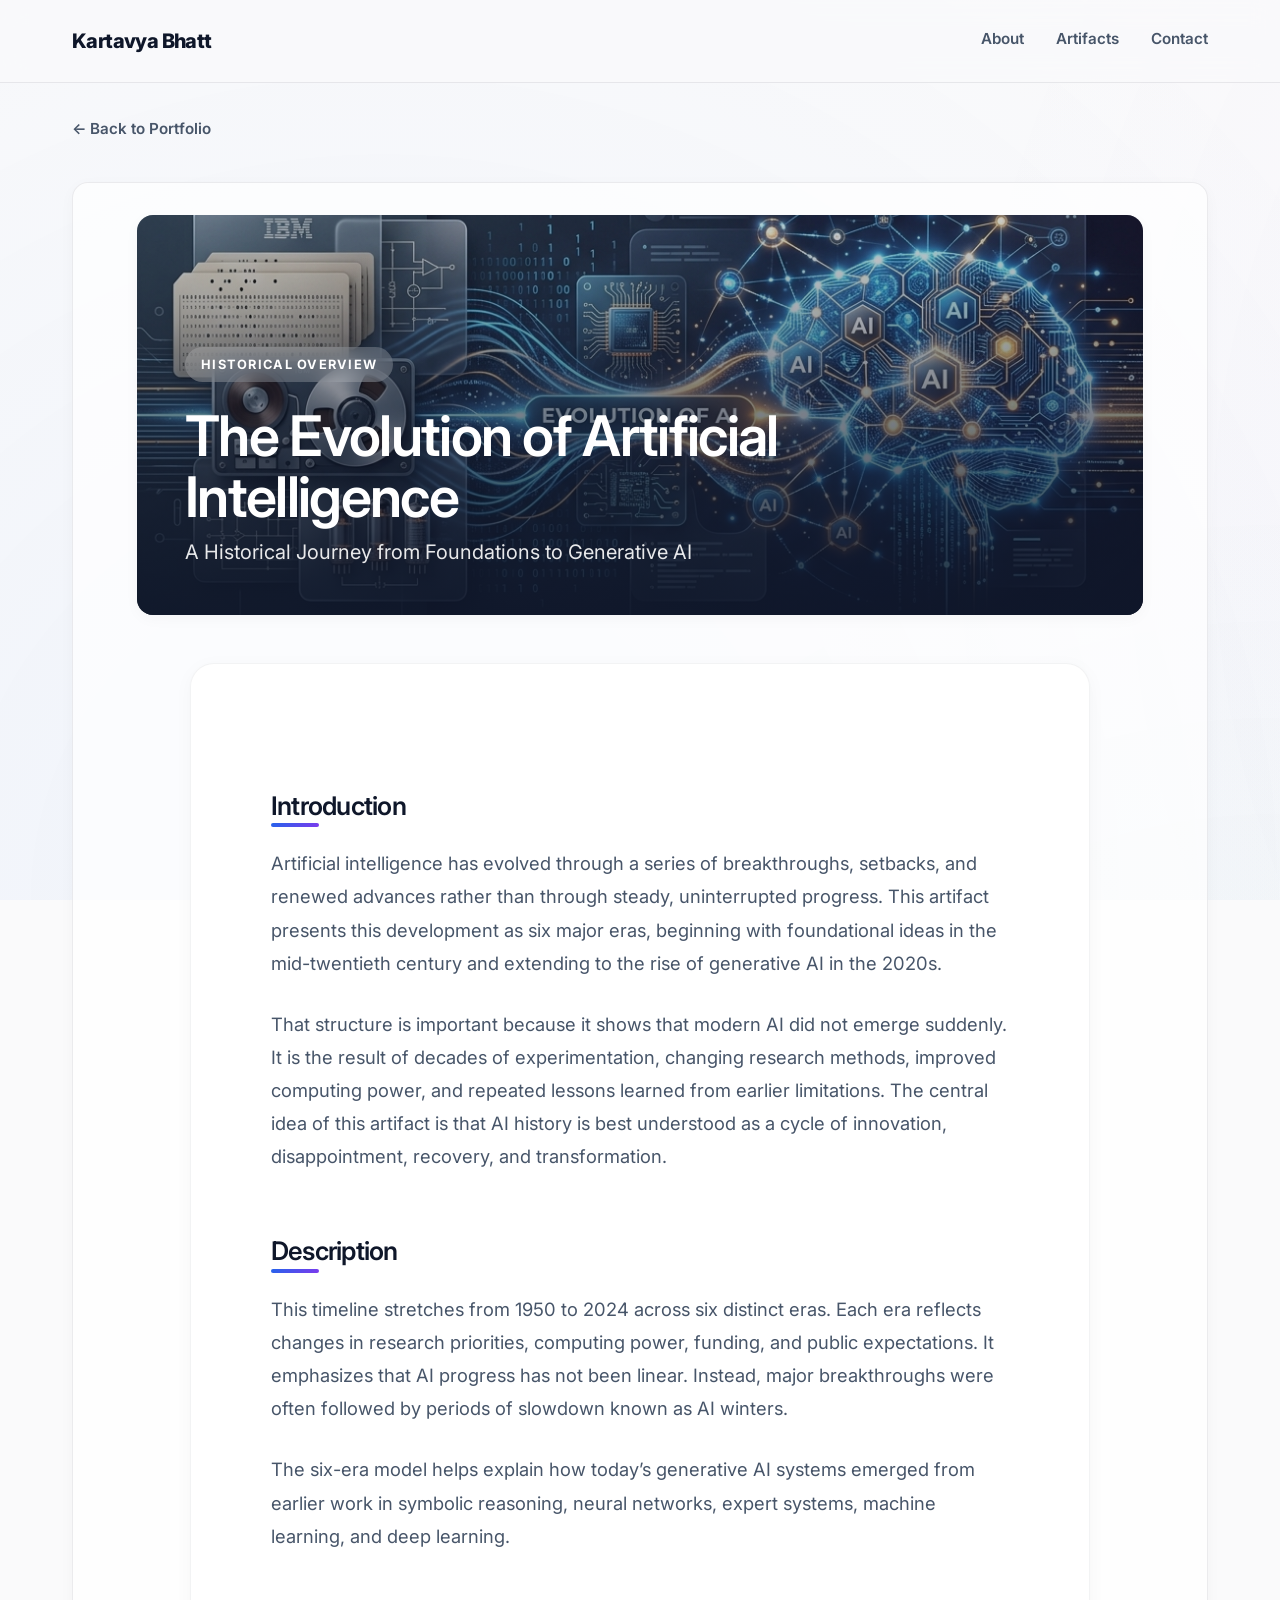
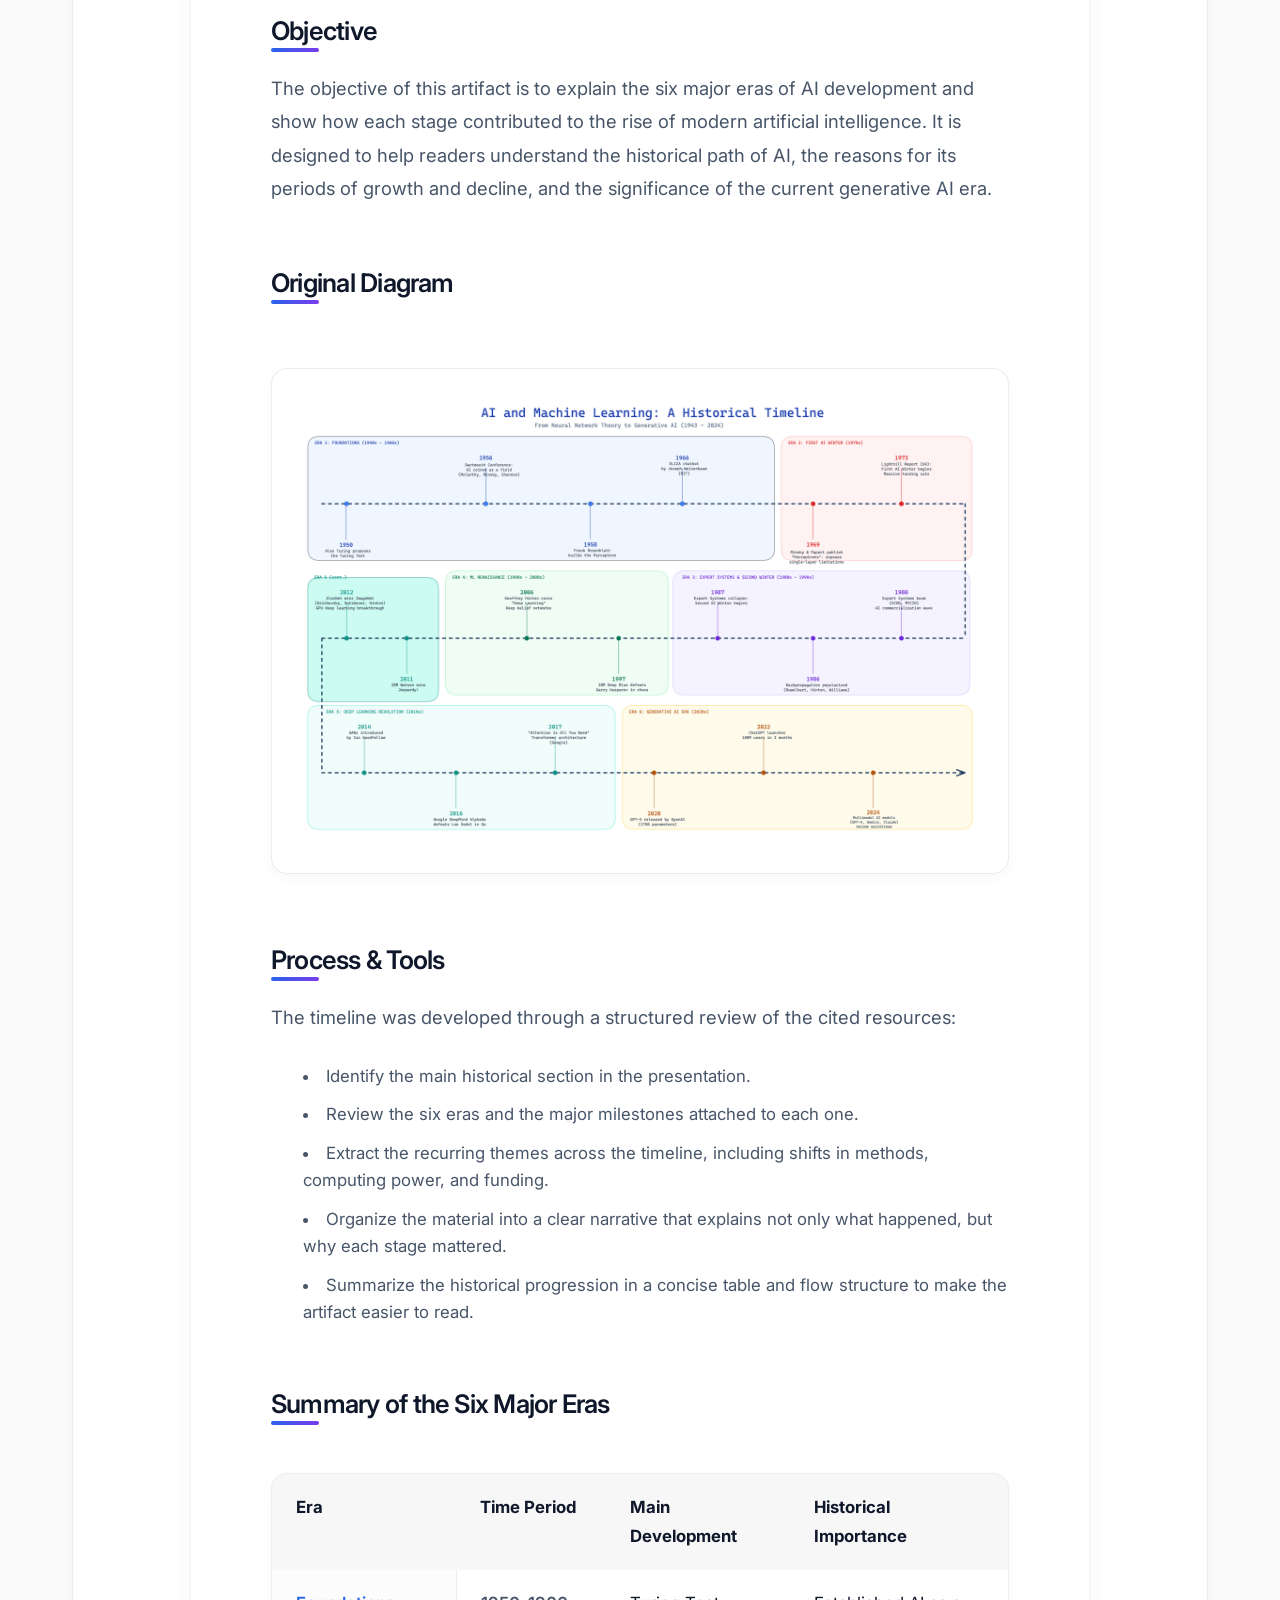
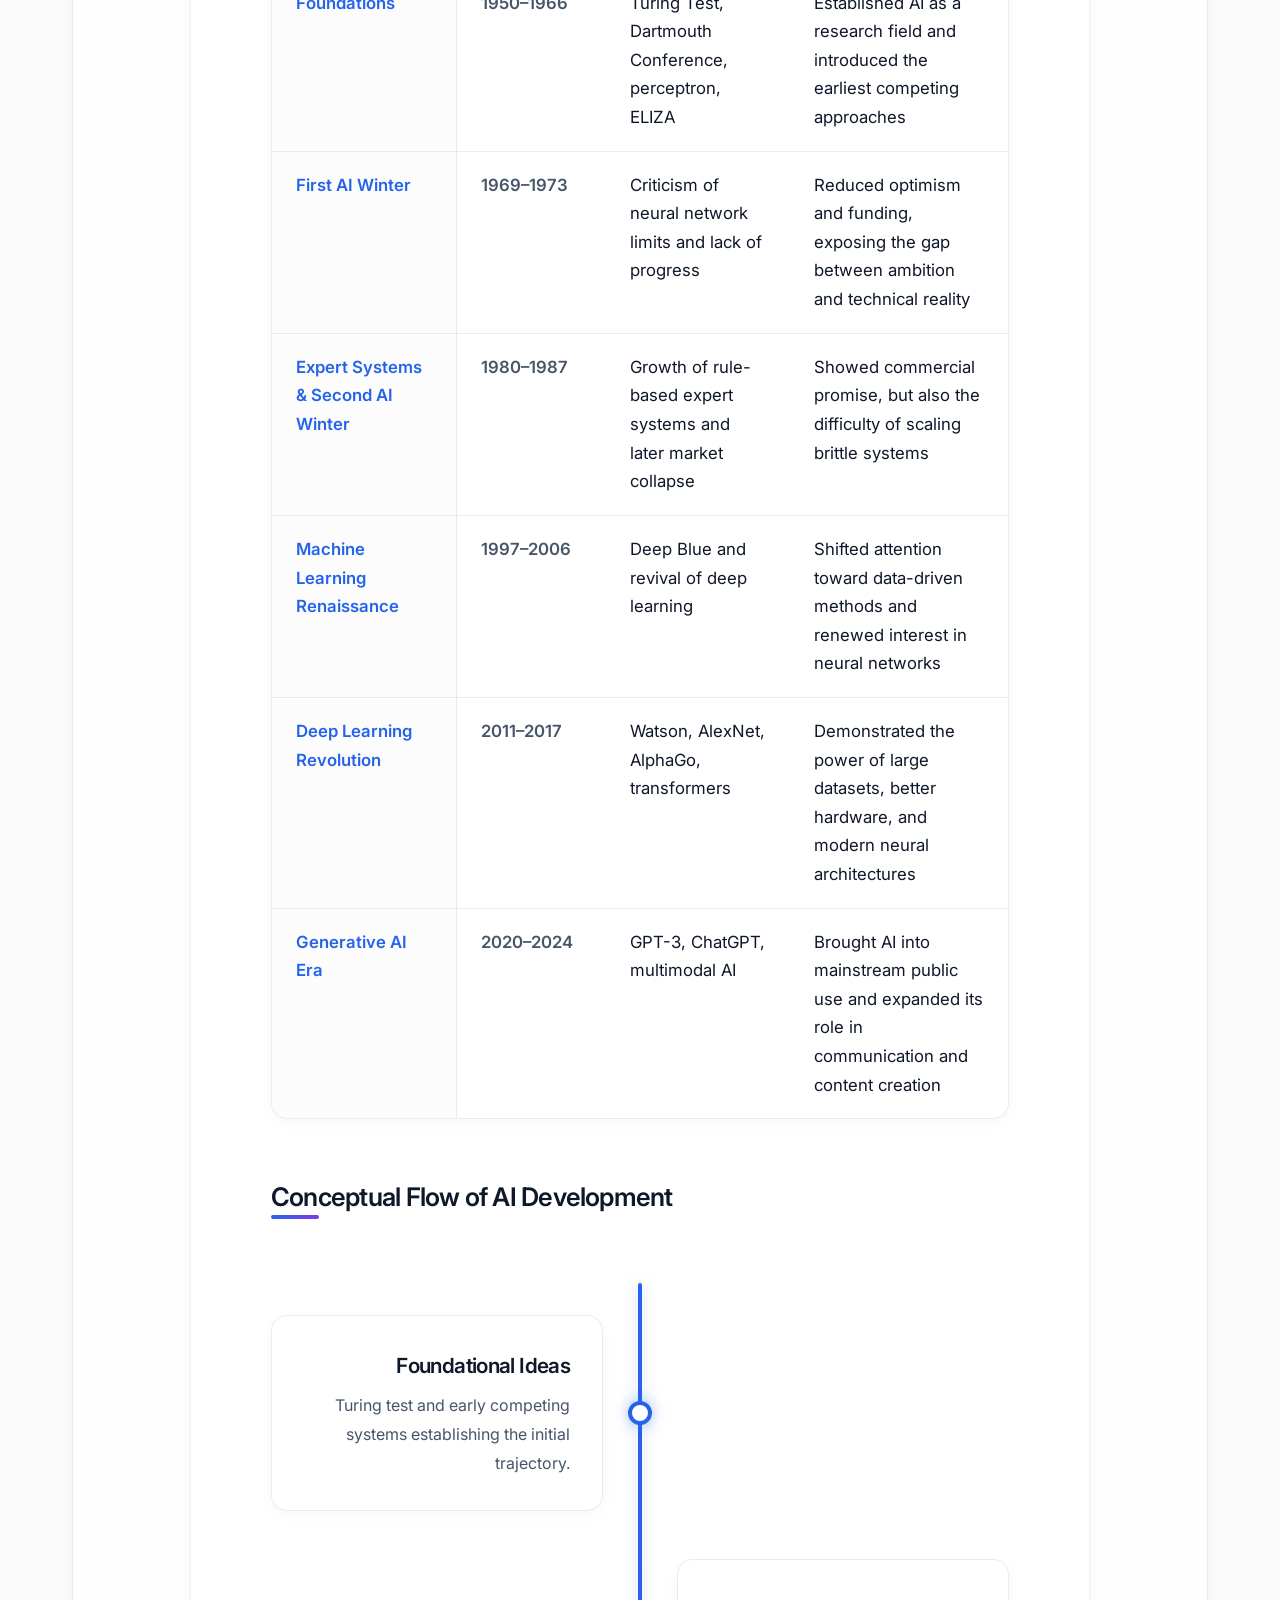
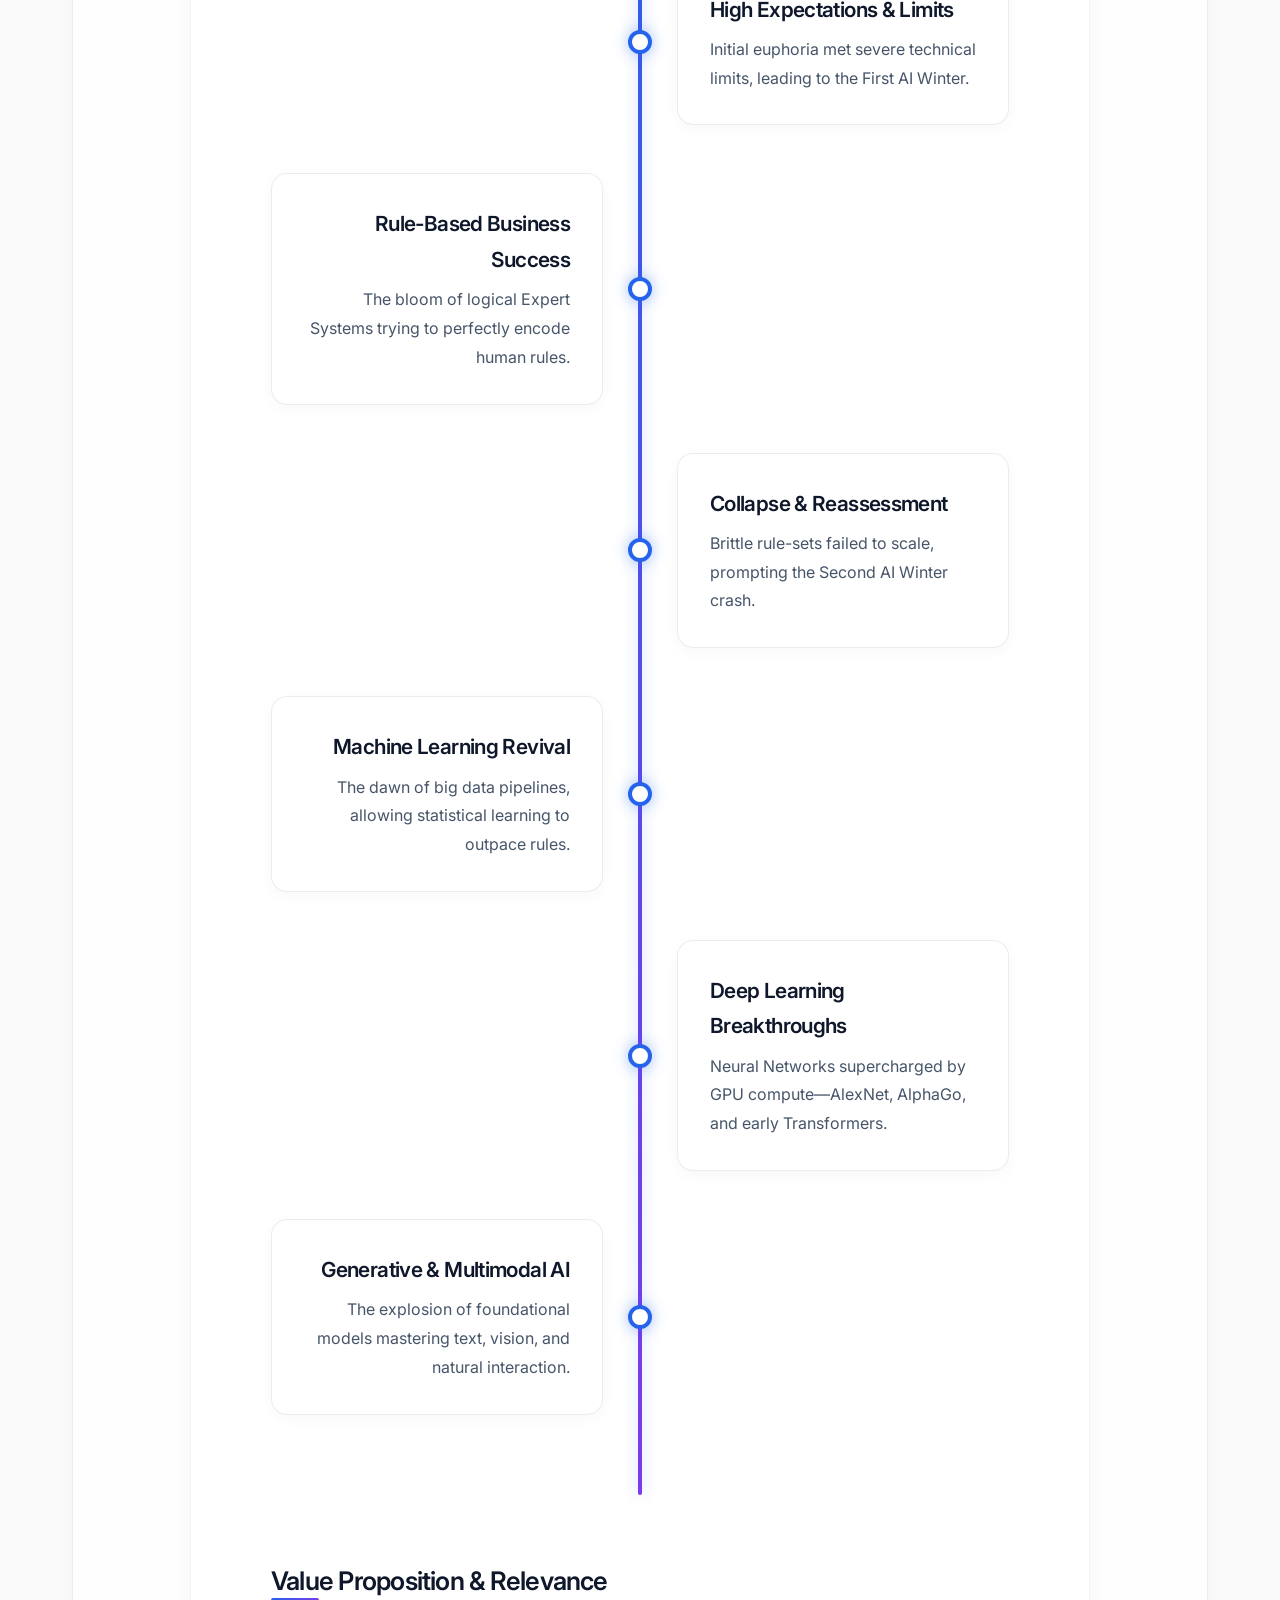
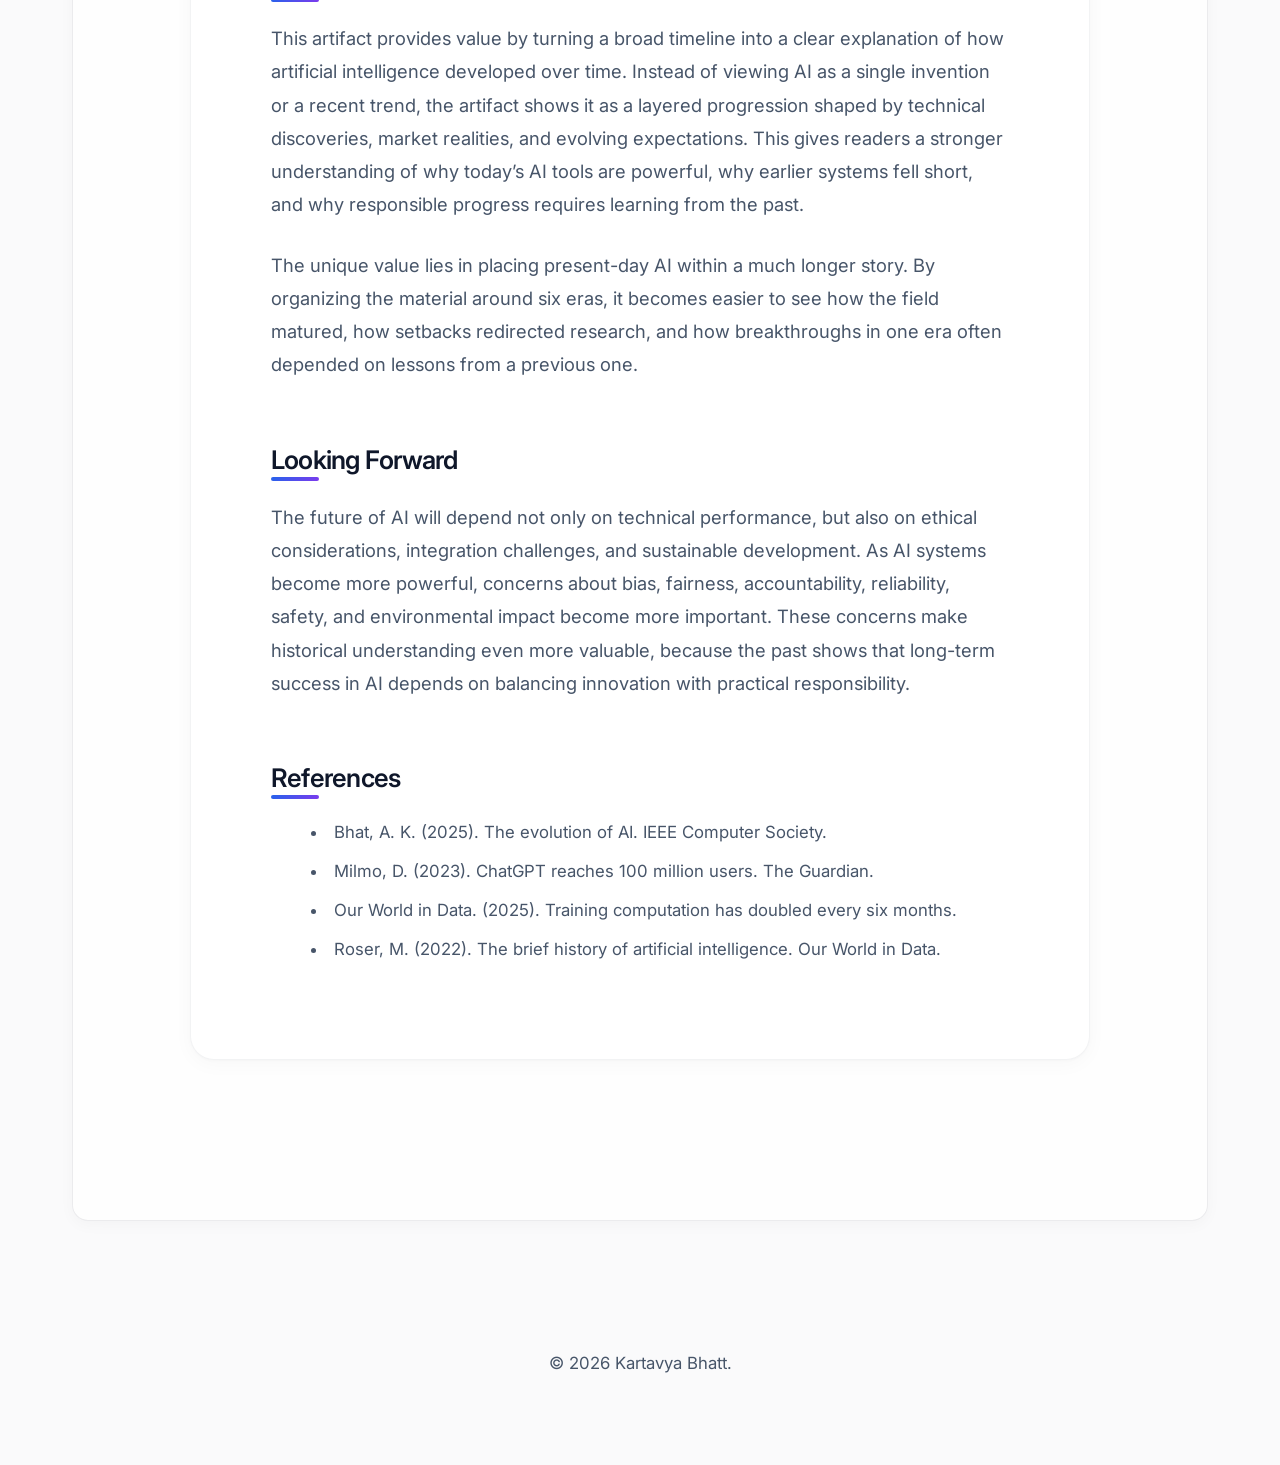
==== artifact-ai-timeline.html @ 7f0e19d0 "Artifact 1 and 2" ====
<!DOCTYPE html>
<html lang="en">
<head>
    <meta charset="UTF-8">
    <meta name="viewport" content="width=device-width, initial-scale=1.0">
    <title>Evolution of AI - Kartavya Bhatt</title>
    <link href="https://fonts.googleapis.com/css2?family=Inter:wght@400;500;600;700;800&display=swap" rel="stylesheet">
    <link rel="stylesheet" href="style.css">
    <style>
        .hero-banner {
            width: 100%;
            height: 400px;
            background: url('assets/images/ai_timeline_header.png') center/cover no-repeat;
            border-radius: var(--radius-md);
            margin-bottom: 3rem;
            position: relative;
            box-shadow: var(--shadow-glow);
        }
        .hero-banner::after {
            content: '';
            position: absolute;
            top: 0; left: 0; width: 100%; height: 100%;
            background: linear-gradient(to bottom, rgba(15, 23, 42, 0.2), rgba(15, 23, 42, 0.9));
            border-radius: var(--radius-md);
        }
        .hero-banner-content {
            position: absolute;
            bottom: 3rem;
            left: 3rem;
            z-index: 2;
            color: #fff;
            max-width: 800px;
        }
        .hero-banner-content h1 {
            color: #fff;
            font-size: clamp(2.5rem, 5vw, 3.5rem);
            margin-bottom: 0.5rem;
            line-height: 1.1;
        }
        .hero-banner-content p {
            color: rgba(255, 255, 255, 0.9);
            font-size: 1.25rem;
            margin: 0;
            line-height: 1.5;
        }

        /* Lists */
        .article-body ul {
            padding-left: 1.5rem;
            margin-bottom: 2rem;
            list-style-position: inside;
        }
        .article-body ul li {
            margin-bottom: 0.75rem;
            font-size: 1.05rem;
            line-height: 1.6;
            color: var(--color-text-muted);
            padding-left: 0.5rem;
        }
        .article-body ul li strong {
            color: var(--color-text);
        }

        /* Specific Table Styling */
        .comparison-container {
            display: block;
            width: 100%;
            margin: 3rem 0;
            overflow-x: auto;
            border-radius: var(--radius-md);
            background: var(--color-surface);
            border: 1px solid var(--color-border);
            box-shadow: var(--shadow-glow);
            -webkit-overflow-scrolling: touch;
        }
        .comparison-table {
            width: 100%;
            border-collapse: collapse;
            min-width: 700px;
        }
        .comparison-table th, .comparison-table td {
            padding: 1.2rem 1.5rem;
            text-align: left;
            border-bottom: 1px solid var(--color-border);
            font-size: 1.05rem;
            vertical-align: top;
            min-width: 150px;
        }
        .comparison-table th {
            background: rgba(15, 23, 42, 0.03);
            font-weight: 700;
            color: var(--color-text);
        }
        .comparison-table td:first-child {
            font-weight: 600;
            color: var(--color-text);
            background: rgba(15, 23, 42, 0.01);
            border-right: 1px solid var(--color-border);
            width: 25%;
            min-width: 180px;
            color: #2563EB;
        }
        .comparison-table td:nth-child(2) {
            font-weight: 600;
            width: 15%;
            min-width: 120px;
            color: var(--color-text-muted);
        }
        .comparison-table tr:last-child th, .comparison-table tr:last-child td {
            border-bottom: none;
        }

        /* Vertical Timeline CSS */
        .vertical-timeline {
            position: relative;
            max-width: 800px;
            margin: 4rem auto;
            padding: 2rem 0;
        }
        .vertical-timeline::before {
            content: '';
            position: absolute;
            top: 0;
            bottom: 0;
            left: 50%;
            width: 4px;
            background: var(--gradient-primary);
            transform: translateX(-50%);
            border-radius: 2px;
            box-shadow: 0 0 15px rgba(37, 99, 235, 0.3);
        }
        .timeline-item {
            display: flex;
            justify-content: space-between;
            align-items: center;
            width: 100%;
            margin-bottom: 3rem;
            position: relative;
        }
        .timeline-item:nth-child(even) {
            flex-direction: row-reverse;
        }
        .timeline-content {
            width: 45%;
            padding: 2rem;
            background: var(--color-surface);
            border: 1px solid var(--color-border);
            border-radius: var(--radius-md);
            box-shadow: var(--shadow-glow);
            position: relative;
            z-index: 2;
        }
        .timeline-item:nth-child(odd) .timeline-content {
            text-align: right;
        }
        .timeline-content h3 {
            margin-bottom: 0.5rem;
            color: var(--color-text);
            font-size: 1.3rem;
        }
        .timeline-content p {
            margin: 0;
            font-size: 1rem;
            color: var(--color-text-muted);
        }
        .timeline-dot {
            position: absolute;
            left: 50%;
            top: 50%;
            transform: translate(-50%, -50%);
            width: 24px;
            height: 24px;
            background: #fff;
            border: 4px solid #2563EB;
            border-radius: 50%;
            z-index: 3;
            box-shadow: 0 0 15px rgba(37, 99, 235, 0.4);
        }
        @media (max-width: 768px) {
            .vertical-timeline::before {
                left: 20px;
            }
            .timeline-item, .timeline-item:nth-child(even) {
                flex-direction: column;
                align-items: flex-start;
                padding-left: 60px;
                margin-bottom: 2rem;
            }
            .timeline-content {
                width: 100%;
                text-align: left !important;
                padding: 1.5rem;
            }
            .timeline-dot {
                left: 20px;
            }
        }
        
        .diagram-container {
            margin: 4rem 0;
            text-align: center;
            padding: 2rem;
            background: var(--color-surface);
            border: 1px solid var(--color-border);
            border-radius: var(--radius-md);
            box-shadow: var(--shadow-glow);
        }
        .diagram-container img {
            max-width: 100%;
            height: auto;
            border-radius: var(--radius-sm);
        }
    </style>
</head>
<body>
    <div class="aurora-bg"></div>
    
    <header class="site-header fade-up">
        <div class="container">
            <nav class="header-nav">
                <a href="index.html" class="brand">Kartavya Bhatt</a>
                <div class="nav-links">
                    <a href="index.html#about" class="nav-link">About</a>
                    <a href="index.html#artifacts" class="nav-link">Artifacts</a>
                    <a href="index.html#contact" class="nav-link">Contact</a>
                </div>
            </nav>
        </div>
    </header>

    <main class="container fade-up delay-1">
        <a href="index.html#artifacts" class="back-btn">&larr; Back to Portfolio</a>
        
        <div class="detail-content" style="padding-top: 2rem;">
            
            <div class="hero-banner">
                <div class="hero-banner-content">
                    <span class="meta-tag" style="background: rgba(255,255,255,0.2); backdrop-filter: blur(10px); box-shadow: none;">Historical Overview</span>
                    <h1>The Evolution of Artificial Intelligence</h1>
                    <p>A Historical Journey from Foundations to Generative AI</p>
                </div>
            </div>

            <div class="article-body">
                <h2>Introduction</h2>
                <p>Artificial intelligence has evolved through a series of breakthroughs, setbacks, and renewed advances rather than through steady, uninterrupted progress. This artifact presents this development as six major eras, beginning with foundational ideas in the mid-twentieth century and extending to the rise of generative AI in the 2020s.</p>
                <p>That structure is important because it shows that modern AI did not emerge suddenly. It is the result of decades of experimentation, changing research methods, improved computing power, and repeated lessons learned from earlier limitations. The central idea of this artifact is that AI history is best understood as a cycle of innovation, disappointment, recovery, and transformation.</p>

                <h2>Description</h2>
                <p>This timeline stretches from 1950 to 2024 across six distinct eras. Each era reflects changes in research priorities, computing power, funding, and public expectations. It emphasizes that AI progress has not been linear. Instead, major breakthroughs were often followed by periods of slowdown known as AI winters.</p>
                <p>The six-era model helps explain how today’s generative AI systems emerged from earlier work in symbolic reasoning, neural networks, expert systems, machine learning, and deep learning.</p>

                <h2>Objective</h2>
                <p>The objective of this artifact is to explain the six major eras of AI development and show how each stage contributed to the rise of modern artificial intelligence. It is designed to help readers understand the historical path of AI, the reasons for its periods of growth and decline, and the significance of the current generative AI era.</p>

                <h2>Original Diagram</h2>
                <div class="diagram-container">
                    <img src="assets/images/ai_timeline_diagram.png" alt="Excalidraw Diagram of AI Timeline" loading="lazy">
                </div>

                <h2>Process & Tools</h2>
                <p>The timeline was developed through a structured review of the cited resources:</p>
                <ul>
                    <li>Identify the main historical section in the presentation.</li>
                    <li>Review the six eras and the major milestones attached to each one.</li>
                    <li>Extract the recurring themes across the timeline, including shifts in methods, computing power, and funding.</li>
                    <li>Organize the material into a clear narrative that explains not only what happened, but why each stage mattered.</li>
                    <li>Summarize the historical progression in a concise table and flow structure to make the artifact easier to read.</li>
                </ul>

                <h2>Summary of the Six Major Eras</h2>
                <div class="comparison-container">
                    <table class="comparison-table">
                        <thead>
                            <tr>
                                <th>Era</th>
                                <th>Time Period</th>
                                <th>Main Development</th>
                                <th>Historical Importance</th>
                            </tr>
                        </thead>
                        <tbody>
                            <tr>
                                <td>Foundations</td>
                                <td>1950–1966</td>
                                <td>Turing Test, Dartmouth Conference, perceptron, ELIZA</td>
                                <td>Established AI as a research field and introduced the earliest competing approaches</td>
                            </tr>
                            <tr>
                                <td>First AI Winter</td>
                                <td>1969–1973</td>
                                <td>Criticism of neural network limits and lack of progress</td>
                                <td>Reduced optimism and funding, exposing the gap between ambition and technical reality</td>
                            </tr>
                            <tr>
                                <td>Expert Systems &amp; Second AI Winter</td>
                                <td>1980–1987</td>
                                <td>Growth of rule-based expert systems and later market collapse</td>
                                <td>Showed commercial promise, but also the difficulty of scaling brittle systems</td>
                            </tr>
                            <tr>
                                <td>Machine Learning Renaissance</td>
                                <td>1997–2006</td>
                                <td>Deep Blue and revival of deep learning</td>
                                <td>Shifted attention toward data-driven methods and renewed interest in neural networks</td>
                            </tr>
                            <tr>
                                <td>Deep Learning Revolution</td>
                                <td>2011–2017</td>
                                <td>Watson, AlexNet, AlphaGo, transformers</td>
                                <td>Demonstrated the power of large datasets, better hardware, and modern neural architectures</td>
                            </tr>
                            <tr>
                                <td>Generative AI Era</td>
                                <td>2020–2024</td>
                                <td>GPT-3, ChatGPT, multimodal AI</td>
                                <td>Brought AI into mainstream public use and expanded its role in communication and content creation</td>
                            </tr>
                        </tbody>
                    </table>
                </div>

                <h2>Conceptual Flow of AI Development</h2>
                <div class="vertical-timeline">
                    
                    <div class="timeline-item">
                        <div class="timeline-dot"></div>
                        <div class="timeline-content">
                            <h3>Foundational Ideas</h3>
                            <p>Turing test and early competing systems establishing the initial trajectory.</p>
                        </div>
                    </div>
                    
                    <div class="timeline-item">
                        <div class="timeline-dot"></div>
                        <div class="timeline-content">
                            <h3>High Expectations & Limits</h3>
                            <p>Initial euphoria met severe technical limits, leading to the First AI Winter.</p>
                        </div>
                    </div>

                    <div class="timeline-item">
                        <div class="timeline-dot"></div>
                        <div class="timeline-content">
                            <h3>Rule-Based Business Success</h3>
                            <p>The bloom of logical Expert Systems trying to perfectly encode human rules.</p>
                        </div>
                    </div>

                    <div class="timeline-item">
                        <div class="timeline-dot"></div>
                        <div class="timeline-content">
                            <h3>Collapse & Reassessment</h3>
                            <p>Brittle rule-sets failed to scale, prompting the Second AI Winter crash.</p>
                        </div>
                    </div>

                    <div class="timeline-item">
                        <div class="timeline-dot"></div>
                        <div class="timeline-content">
                            <h3>Machine Learning Revival</h3>
                            <p>The dawn of big data pipelines, allowing statistical learning to outpace rules.</p>
                        </div>
                    </div>

                    <div class="timeline-item">
                        <div class="timeline-dot"></div>
                        <div class="timeline-content">
                            <h3>Deep Learning Breakthroughs</h3>
                            <p>Neural Networks supercharged by GPU compute—AlexNet, AlphaGo, and early Transformers.</p>
                        </div>
                    </div>

                    <div class="timeline-item">
                        <div class="timeline-dot"></div>
                        <div class="timeline-content">
                            <h3>Generative & Multimodal AI</h3>
                            <p>The explosion of foundational models mastering text, vision, and natural interaction.</p>
                        </div>
                    </div>

                </div>

                <h2>Value Proposition & Relevance</h2>
                <p>This artifact provides value by turning a broad timeline into a clear explanation of how artificial intelligence developed over time. Instead of viewing AI as a single invention or a recent trend, the artifact shows it as a layered progression shaped by technical discoveries, market realities, and evolving expectations. This gives readers a stronger understanding of why today’s AI tools are powerful, why earlier systems fell short, and why responsible progress requires learning from the past.</p>
                <p>The unique value lies in placing present-day AI within a much longer story. By organizing the material around six eras, it becomes easier to see how the field matured, how setbacks redirected research, and how breakthroughs in one era often depended on lessons from a previous one.</p>

                <h2>Looking Forward</h2>
                <p>The future of AI will depend not only on technical performance, but also on ethical considerations, integration challenges, and sustainable development. As AI systems become more powerful, concerns about bias, fairness, accountability, reliability, safety, and environmental impact become more important. These concerns make historical understanding even more valuable, because the past shows that long-term success in AI depends on balancing innovation with practical responsibility.</p>

                <h2>References</h2>
                <ul style="list-style-type: disc; padding-left: 2rem; margin-top: 1rem;">
                    <li><a href="https://www.computer.org/publications/tech-news/research/evolution-of-ai" target="_blank" rel="noopener noreferrer" style="color: inherit; text-decoration: none;">Bhat, A. K. (2025). The evolution of AI. IEEE Computer Society.</a></li>
                    <li><a href="https://www.theguardian.com/technology/2023/feb/02/chatgpt-100-million-users-open-ai-fastest-growing-app" target="_blank" rel="noopener noreferrer" style="color: inherit; text-decoration: none;">Milmo, D. (2023). ChatGPT reaches 100 million users. The Guardian.</a></li>
                    <li><a href="https://ourworldindata.org/data-insights/since-2010-the-training-computation-of-notable-ai-systems-has-doubled-every-six-months" target="_blank" rel="noopener noreferrer" style="color: inherit; text-decoration: none;">Our World in Data. (2025). Training computation has doubled every six months.</a></li>
                    <li><a href="https://ourworldindata.org/brief-history-of-ai" target="_blank" rel="noopener noreferrer" style="color: inherit; text-decoration: none;">Roser, M. (2022). The brief history of artificial intelligence. Our World in Data.</a></li>
                </ul>
            </div>

        </div>
    </main>

    <footer class="site-footer container">
        <p>&copy; 2026 Kartavya Bhatt.</p>
    </footer>
</body>
</html>
---- style.css ----
:root {
    --color-bg-body: #FAFAFB;
    --color-surface: rgba(255, 255, 255, 0.7);
    --color-surface-hover: rgba(255, 255, 255, 1);
    --color-text: #0F172A;
    /* Slate 900 */
    --color-text-muted: #475569;
    /* Slate 600 */
    --color-border: rgba(15, 23, 42, 0.08);
    --color-border-hover: rgba(124, 58, 237, 0.3);

    --gradient-primary: linear-gradient(135deg, #2563EB 0%, #7C3AED 100%);
    --gradient-secondary: linear-gradient(135deg, #059669 0%, #2563EB 100%);

    --font-sans: 'Inter', -apple-system, BlinkMacSystemFont, "Segoe UI", Roboto, sans-serif;

    --max-width: 1200px;
    --radius-sm: 12px;
    --radius-md: 16px;

    --shadow-glow: 0 4px 15px rgba(0, 0, 0, 0.03);
    --shadow-glow-hover: 0 15px 40px rgba(124, 58, 237, 0.12), 0 4px 10px rgba(37, 99, 235, 0.08);

    --spring: cubic-bezier(0.175, 0.885, 0.32, 1.275);
    --transition: 0.4s cubic-bezier(0.4, 0, 0.2, 1);
}

* {
    box-sizing: border-box;
    margin: 0;
    padding: 0;
}

html {
    scroll-behavior: smooth;
    font-size: 16px;
}

body {
    font-family: var(--font-sans);
    background-color: var(--color-bg-body);
    color: var(--color-text);
    line-height: 1.7;
    -webkit-font-smoothing: antialiased;
    overflow-x: hidden;
}

/* Beautiful Light Mode Aurora Background */
.aurora-bg {
    position: fixed;
    top: 0;
    left: 0;
    width: 100vw;
    height: 100vh;
    background: radial-gradient(circle at 15% 50%, rgba(59, 130, 246, 0.06) 0%, transparent 50%),
        radial-gradient(circle at 85% 30%, rgba(139, 92, 246, 0.06) 0%, transparent 50%),
        radial-gradient(circle at 50% 80%, rgba(16, 185, 129, 0.04) 0%, transparent 50%);
    background-size: 200% 200%;
    z-index: -1;
    animation: moveAurora 15s ease infinite alternate;
}

@keyframes moveAurora {
    0% {
        background-position: 0% 0%;
    }

    100% {
        background-position: 100% 100%;
    }
}

.container {
    max-width: var(--max-width);
    margin: 0 auto;
    padding: 0 2rem;
}

/* Typography */
h1,
h2,
h3,
h4,
.brand {
    font-family: 'Inter', sans-serif;
    color: var(--color-text);
    letter-spacing: -0.03em;
    font-weight: 600; /* Sleek and elegant, not chonky */
}

h1 {
    font-size: clamp(2.5rem, 6vw, 4rem);
    line-height: 1.1;
    margin-bottom: 1.25rem;
}

.gradient-text {
    background: var(--gradient-primary);
    -webkit-background-clip: text;
    -webkit-text-fill-color: transparent;
    display: inline-block;
}

h2 {
    font-size: 1.85rem;
    margin-bottom: 2.5rem;
    padding-bottom: 0.5rem;
    position: relative;
}

h2::after {
    content: '';
    position: absolute;
    left: 0;
    bottom: 0;
    width: 48px;
    height: 4px;
    background: var(--gradient-primary);
    border-radius: 2px;
}

h3 {
    font-size: 1.25rem;
    margin-bottom: 0.75rem;
}

p {
    color: var(--color-text-muted);
    margin-bottom: 1.5rem;
    font-size: 1.05rem;
}

a {
    color: #6D28D9;
    text-decoration: none;
    transition: color var(--transition);
}

a:hover {
    color: #4C1D95;
}

/* Header */
.site-header {
    position: sticky;
    top: 0;
    z-index: 1000;
    padding: 1.5rem 2rem;
    margin-bottom: 2rem;
    background: rgba(250, 250, 251, 0.85);
    backdrop-filter: blur(12px);
    -webkit-backdrop-filter: blur(12px);
    border-bottom: 1px solid var(--color-border);
}

.header-nav {
    display: flex;
    justify-content: space-between;
    align-items: center;
}

.header-nav .brand {
    font-size: 1.25rem;
    color: var(--color-text);
    font-weight: 800;
}

.nav-links {
    display: flex;
    gap: 2rem;
}

.nav-link {
    color: var(--color-text-muted);
    font-size: 0.95rem;
    font-weight: 600;
    position: relative;
    padding-bottom: 4px;
}

/* Motion underline */
.nav-link::after {
    content: '';
    position: absolute;
    bottom: 0;
    left: 0;
    width: 0;
    height: 2px;
    background: var(--gradient-primary);
    transition: width var(--transition);
    border-radius: 2px;
}

.nav-link:hover {
    color: var(--color-text);
}

.nav-link:hover::after {
    width: 100%;
}

/* Sections */
.section {
    margin-bottom: 6rem;
    position: relative;
}

/* Home Banner */
.home-banner {
    padding: 1rem 0 4rem 0;
}

/* Distinct Premium Banner Card */
.banner-card {
    background: rgba(15, 23, 42, 0.95);
    border-radius: var(--radius-md);
    padding: 4rem;
    box-shadow: 0 25px 50px -12px rgba(15, 23, 42, 0.3);
    position: relative;
    overflow: hidden;
    color: #fff;
    border: 1px solid rgba(255, 255, 255, 0.1);
}

.banner-card::before {
    content: '';
    position: absolute;
    top: 0; left: 0; width: 100%; height: 100%;
    background: radial-gradient(circle at top right, rgba(124, 58, 237, 0.25) 0%, transparent 40%),
                radial-gradient(circle at bottom left, rgba(37, 99, 235, 0.25) 0%, transparent 40%);
    pointer-events: none;
    z-index: 0;
}

.banner-content {
    display: flex;
    align-items: center;
    justify-content: space-between;
    gap: 4rem;
    position: relative;
    z-index: 1;
}

.banner-text {
    flex: 1;
    max-width: 600px;
}

.banner-text .greeting {
    font-size: 1.25rem;
    font-weight: 500;
    color: rgba(255, 255, 255, 0.8);
    margin-bottom: 0.5rem;
}

.banner-text h1 {
    font-size: clamp(2.5rem, 5vw, 4.5rem);
    line-height: 1.1;
    margin-bottom: 1rem;
    color: #fff;
    text-shadow: 0 2px 20px rgba(0,0,0,0.2);
}

.banner-text .subtitle {
    font-size: 1.15rem;
    color: rgba(255, 255, 255, 0.65);
    line-height: 1.6;
}

.banner-image {
    flex: 0 0 auto;
    display: flex;
    justify-content: center;
}

.banner-card .profile-wrapper {
    box-shadow: 0 10px 40px rgba(0,0,0,0.5);
}
.banner-card .profile-img {
    border-color: rgba(15, 23, 42, 0.95);
}

/* About Layout Refinements */
.about-content {
    column-count: 2;
    column-gap: 4rem;
}

.about-content p {
    color: var(--color-text-muted);
    font-size: 1.15rem;
    line-height: 1.8;
    margin-bottom: 1.5rem;
}

.about-content p.lead {
    font-size: 1.35rem;
    font-weight: 500;
    color: var(--color-text);
    margin-bottom: 1.5rem;
}

.profile-wrapper {
    position: relative;
    border-radius: 50%;
    padding: 6px;
    background: var(--gradient-primary);
    box-shadow: var(--shadow-glow);
    margin-bottom: 2.5rem;
    display: inline-flex;
}

.profile-img {
    width: 220px;
    height: 220px;
    object-fit: cover;
    border-radius: 50%;
    border: 4px solid var(--color-bg-body);
    background-color: var(--color-surface);
    display: block;
}

/* Expertise List */
.expertise-list {
    list-style: none;
    display: grid;
    grid-template-columns: repeat(auto-fit, minmax(320px, 1fr));
    gap: 2rem;
}

.expertise-item {
    display: flex;
    flex-direction: column;
    gap: 0.25rem;
    background: var(--color-surface);
    padding: 1.5rem;
    border-radius: var(--radius-sm);
    border: 1px solid var(--color-border);
    backdrop-filter: blur(10px);
}

.expertise-item strong {
    font-weight: 600;
    color: var(--color-text);
    font-size: 1.15rem;
}

.expertise-item span {
    color: var(--color-text-muted);
    font-size: 0.95rem;
}

/* Motion Interactions */
.hover-lift {
    transition: transform var(--transition), border-color var(--transition), background var(--transition);
}

.hover-lift:hover {
    transform: translateY(-4px);
    border-color: rgba(124, 58, 237, 0.2);
    background: var(--color-surface-hover);
}

/* Artifact Cards - Glowing Motion */
.artifact-grid {
    display: grid;
    grid-template-columns: repeat(auto-fit, minmax(340px, 1fr));
    gap: 2.5rem;
}

.artifact-card {
    display: block;
    padding: 2.5rem 2rem;
    background: var(--color-surface);
    border: 1px solid var(--color-border);
    border-radius: var(--radius-md);
    box-shadow: var(--shadow-glow);
    backdrop-filter: blur(10px);
}

.hover-glow {
    transition: transform 0.5s var(--spring), box-shadow 0.5s var(--spring), border-color var(--transition);
}

.hover-glow:hover {
    transform: translateY(-8px) scale(1.02);
    box-shadow: var(--shadow-glow-hover);
    border-color: rgba(124, 58, 237, 0.4);
    background: var(--color-surface-hover);
}

.artifact-card h3 {
    color: var(--color-text);
}

.artifact-card p {
    font-size: 0.95rem;
    color: var(--color-text-muted);
    margin-bottom: 1.5rem;
    line-height: 1.6;
}

.card-link {
    font-size: 0.9rem;
    font-weight: 700;
    color: #6D28D9;
    display: inline-flex;
    align-items: center;
    gap: 0.5rem;
    text-transform: uppercase;
    letter-spacing: 0.05em;
    transition: transform var(--transition);
}

.artifact-card:hover .card-link {
    transform: translateX(5px);
}

/* Contact Grid */
.contact-grid {
    display: grid;
    grid-template-columns: repeat(auto-fit, minmax(280px, 1fr));
    gap: 1.5rem;
}

.contact-card {
    display: flex;
    flex-direction: column;
    gap: 0.25rem;
    background: var(--color-surface);
    padding: 2rem;
    border-radius: var(--radius-sm);
    border: 1px solid var(--color-border);
    backdrop-filter: blur(10px);
    text-decoration: none;
    color: var(--color-text);
}

.contact-card strong {
    font-size: 1.15rem;
    font-weight: 600;
}

.contact-card span {
    font-size: 0.95rem;
    color: var(--color-text-muted);
}

/* Artifact Detail Page */
.detail-content {
    background: var(--color-surface);
    padding: 4rem;
    border-radius: var(--radius-md);
    border: 1px solid var(--color-border);
    box-shadow: var(--shadow-glow);
    backdrop-filter: blur(10px);
    margin-bottom: 4rem;
}

.detail-header {
    margin-bottom: 3.5rem;
    border-bottom: 1px solid var(--color-border);
    padding-bottom: 2.5rem;
}

.meta-tag {
    display: inline-block;
    font-size: 0.8rem;
    font-weight: 700;
    color: #FFF;
    background: var(--gradient-primary);
    padding: 0.4rem 1rem;
    border-radius: 100px;
    text-transform: uppercase;
    letter-spacing: 0.1em;
    margin-bottom: 1.5rem;
    box-shadow: 0 4px 15px rgba(124, 58, 237, 0.25);
}

.detail-content h1 {
    font-size: clamp(2rem, 4vw, 3rem);
    margin-bottom: 1.25rem;
    line-height: 1.2;
}

.tools-inline {
    display: flex;
    flex-wrap: wrap;
    gap: 0.65rem;
    margin-top: 1.5rem;
}

.tools-inline span {
    font-size: 0.85rem;
    font-weight: 500;
    color: var(--color-text-muted);
    background: rgba(15, 23, 42, 0.03);
    border: 1px solid var(--color-border);
    padding: 0.35rem 1rem;
    border-radius: 100px;
}

.back-btn {
    display: inline-flex;
    align-items: center;
    gap: 0.5rem;
    margin-bottom: 2.5rem;
    color: var(--color-text-muted);
    font-size: 0.95rem;
    font-weight: 600;
    transition: transform var(--transition), color var(--transition);
}

.back-btn:hover {
    color: var(--color-text);
    transform: translateX(-5px);
}

/* Footer */
.site-footer {
    padding: 4rem 0;
    text-align: center;
    color: var(--color-text-muted);
    font-size: 0.95rem;
}

/* CSS Spring Animations */
.fade-up {
    opacity: 0;
    transform: translateY(30px);
    animation: fadeUpAnim 0.8s var(--spring) forwards;
}

.delay-1 {
    animation-delay: 0.1s;
}

.delay-2 {
    animation-delay: 0.2s;
}

.delay-3 {
    animation-delay: 0.3s;
}

.delay-4 {
    animation-delay: 0.4s;
}

.delay-5 {
    animation-delay: 0.5s;
}

@keyframes fadeUpAnim {
    to {
        opacity: 1;
        transform: translateY(0);
    }
}

@media (max-width: 768px) {
    .detail-content {
        padding: 2rem;
    }

    .header-nav {
        flex-direction: column;
        align-items: flex-start;
        gap: 1.5rem;
    }

    .profile-img {
        width: 180px;
        height: 180px;
    }

    .banner-content {
        flex-direction: column-reverse;
        text-align: center;
        gap: 2rem;
    }

    .about-content {
        column-count: 1;
    }
}
/* ----- Global Typography Formatting for Artifacts ----- */
.article-body {
    max-width: 900px;
    margin: 3rem auto 6rem auto;
    background: #ffffff;
    padding: 4rem 5rem;
    border-radius: 24px;
    box-shadow: 0 4px 20px rgba(0,0,0,0.03), 0 1px 3px rgba(0,0,0,0.02);
    border: 1px solid rgba(15, 23, 42, 0.05);
}
@media (max-width: 768px) {
    .article-body { padding: 2.5rem 1.5rem; margin-top: 1rem; }
}

.article-body h2 {
    font-size: 1.6rem;
    color: var(--color-text);
    font-weight: 600;
    margin: 3.5rem 0 1.25rem 0;
    padding: 0;
    border: none; /* Remove Word Document underline */
}

.article-body p {
    font-size: 1.15rem;
    line-height: 1.8;
    color: var(--color-text-muted);
    margin-bottom: 1.75rem;
}

/* Global List Fix */
.article-body ul {
    padding-left: 1.5rem;
    margin-bottom: 2rem;
    list-style-position: inside;
}
.article-body ul li {
    margin-bottom: 0.75rem;
    font-size: 1.05rem;
    line-height: 1.6;
    color: var(--color-text-muted);
    padding-left: 0.5rem;
}
.article-body ul li strong {
    color: var(--color-text);
}

/* Section H2 Sticky Header logic for homepage sections */
.section h2 {
    position: sticky;
    top: 75px; 
    z-index: 100;
    padding: 1rem 0;
    margin-left: -1rem;
    margin-right: -1rem;
    padding-left: 1rem;
}
.section h2::before {
    content: '';
    position: absolute;
    top: 0; left: 0; right: 0; bottom: 0;
    background: rgba(250, 250, 251, 0.95);
    backdrop-filter: blur(12px);
    -webkit-backdrop-filter: blur(12px);
    z-index: -1;
    border-radius: var(--radius-md);
}
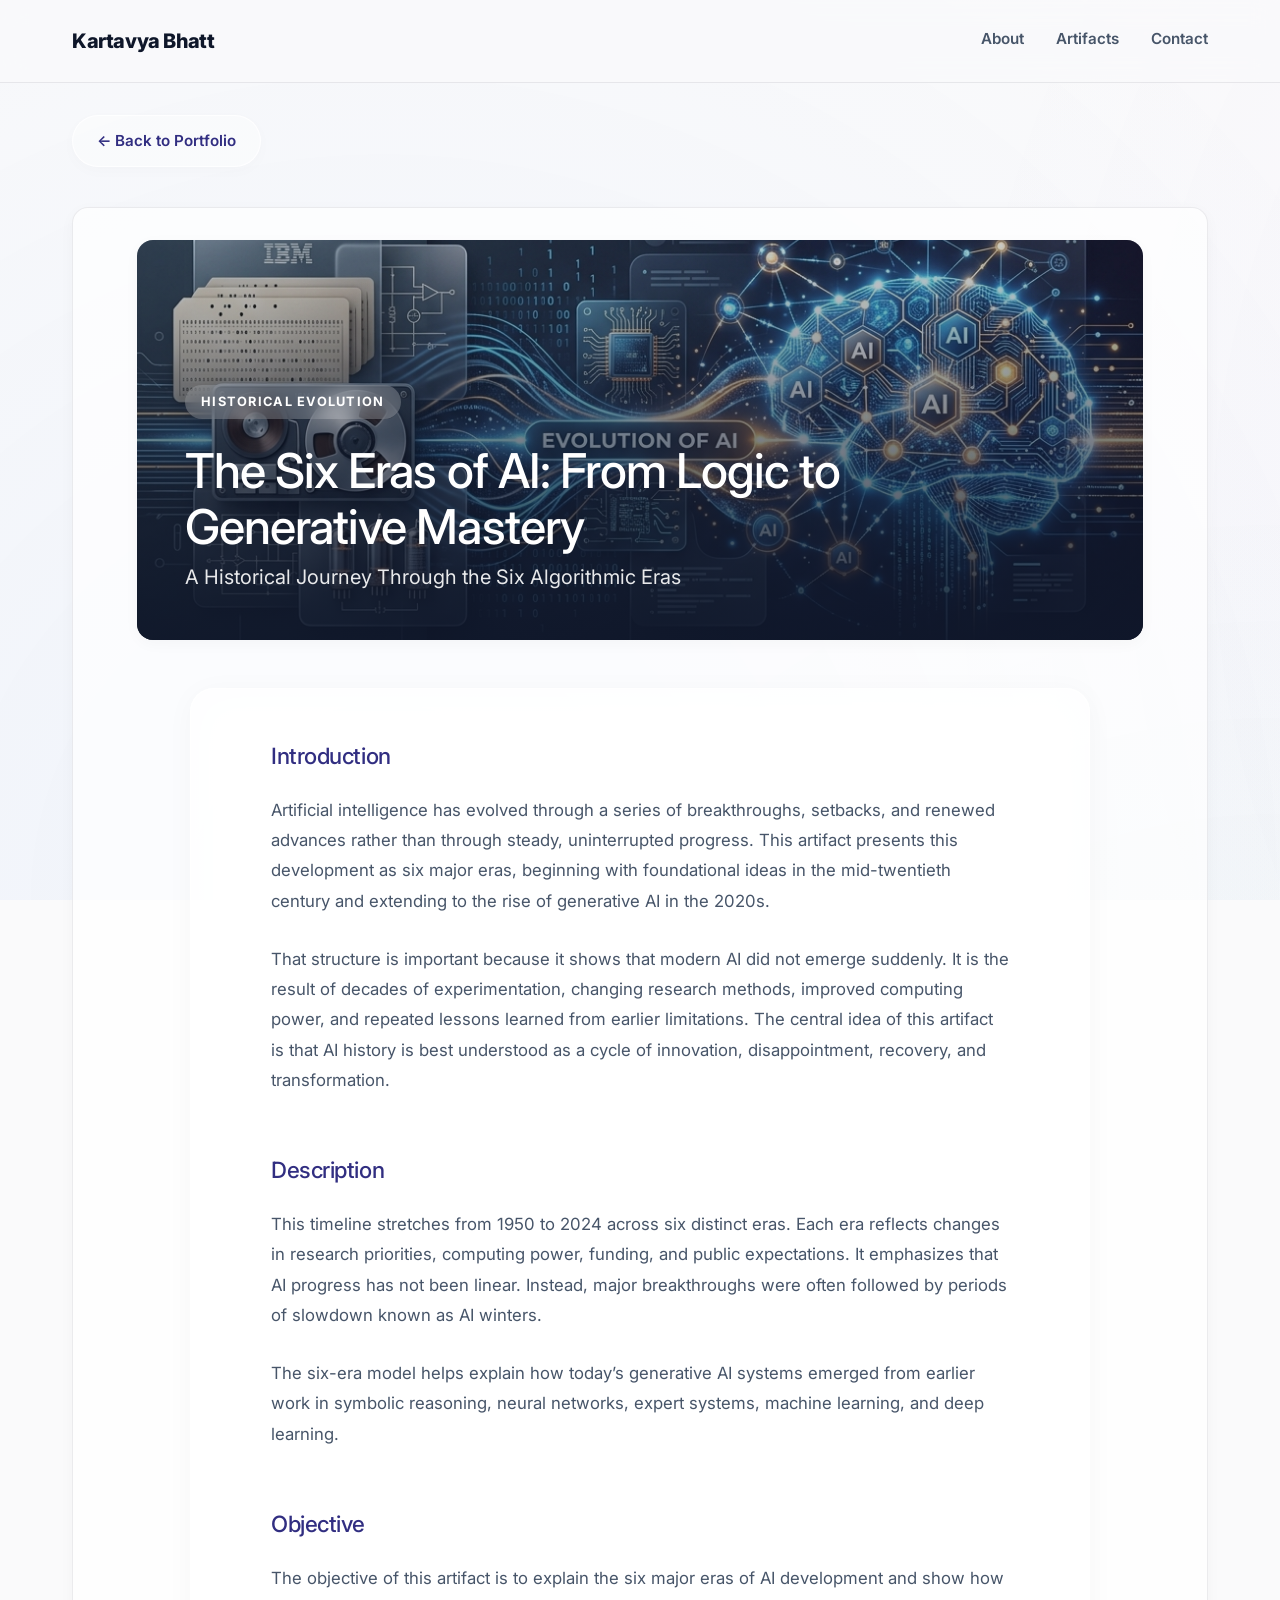
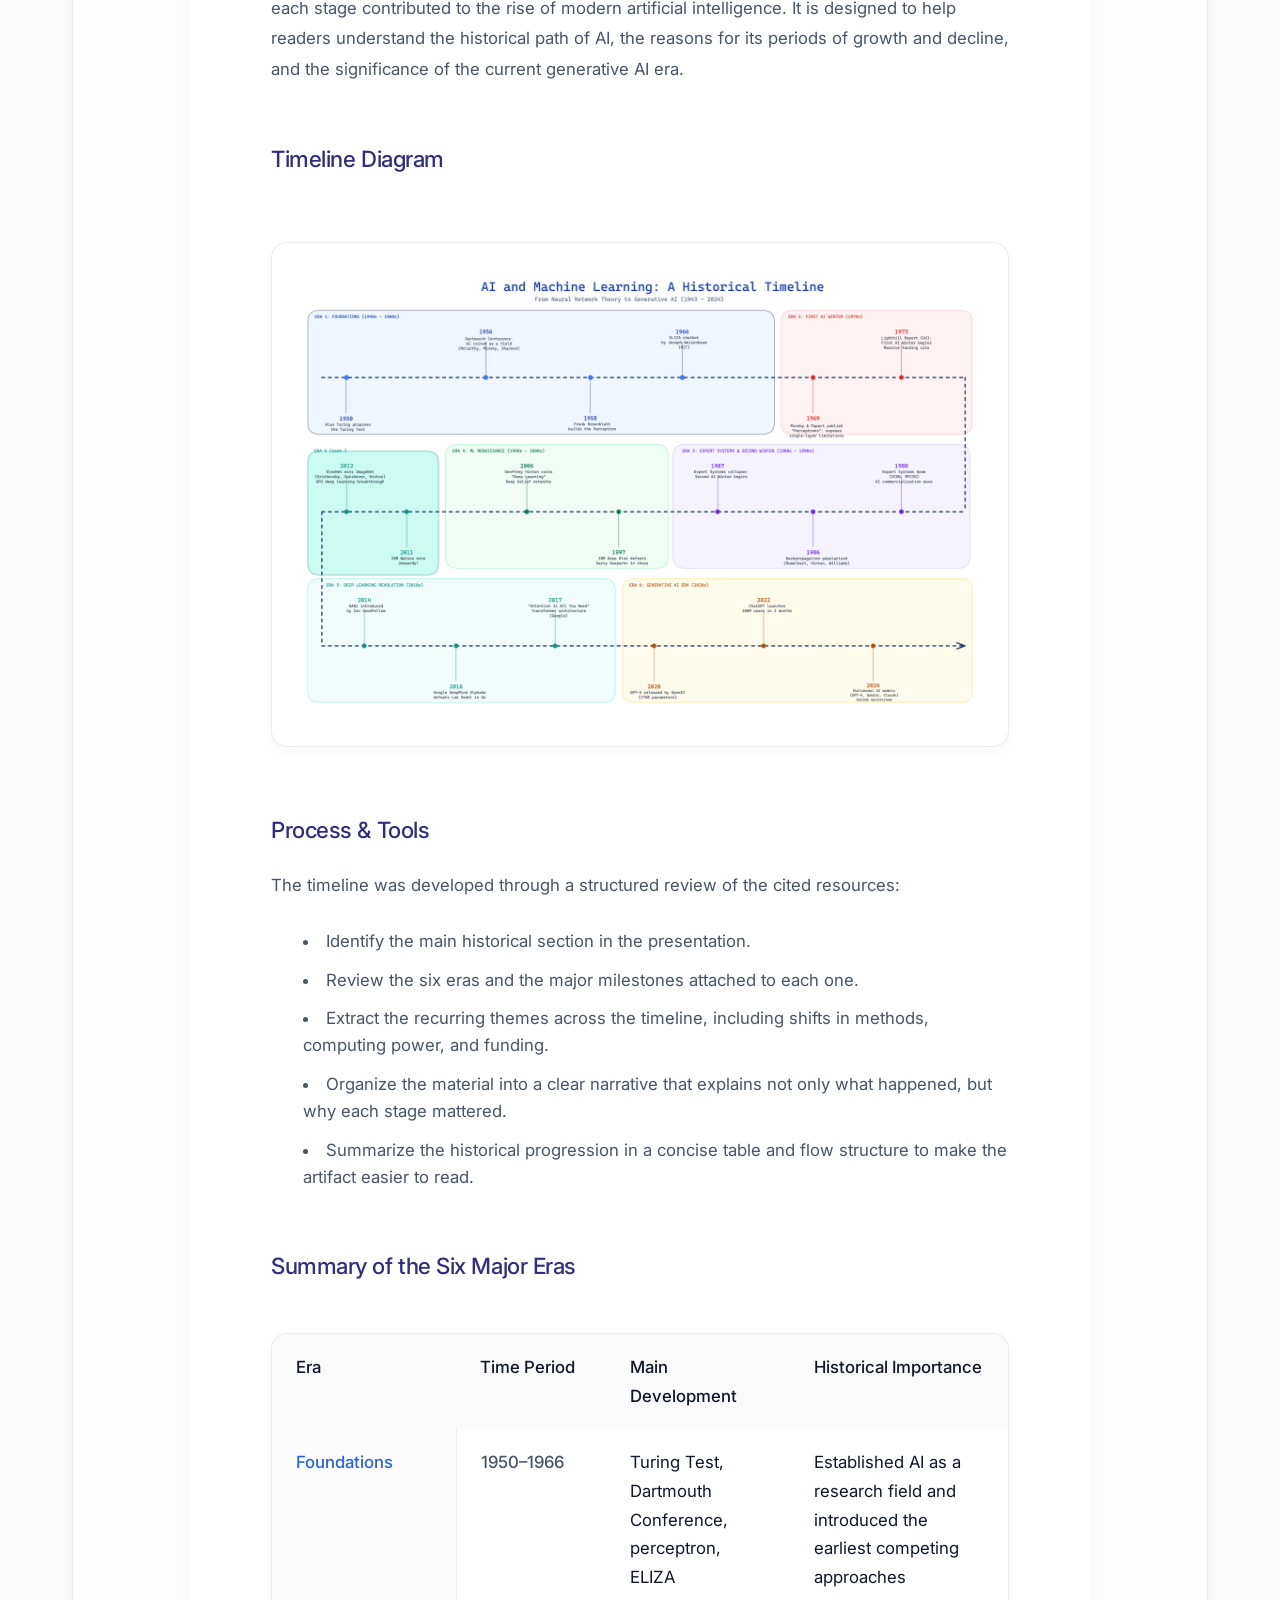
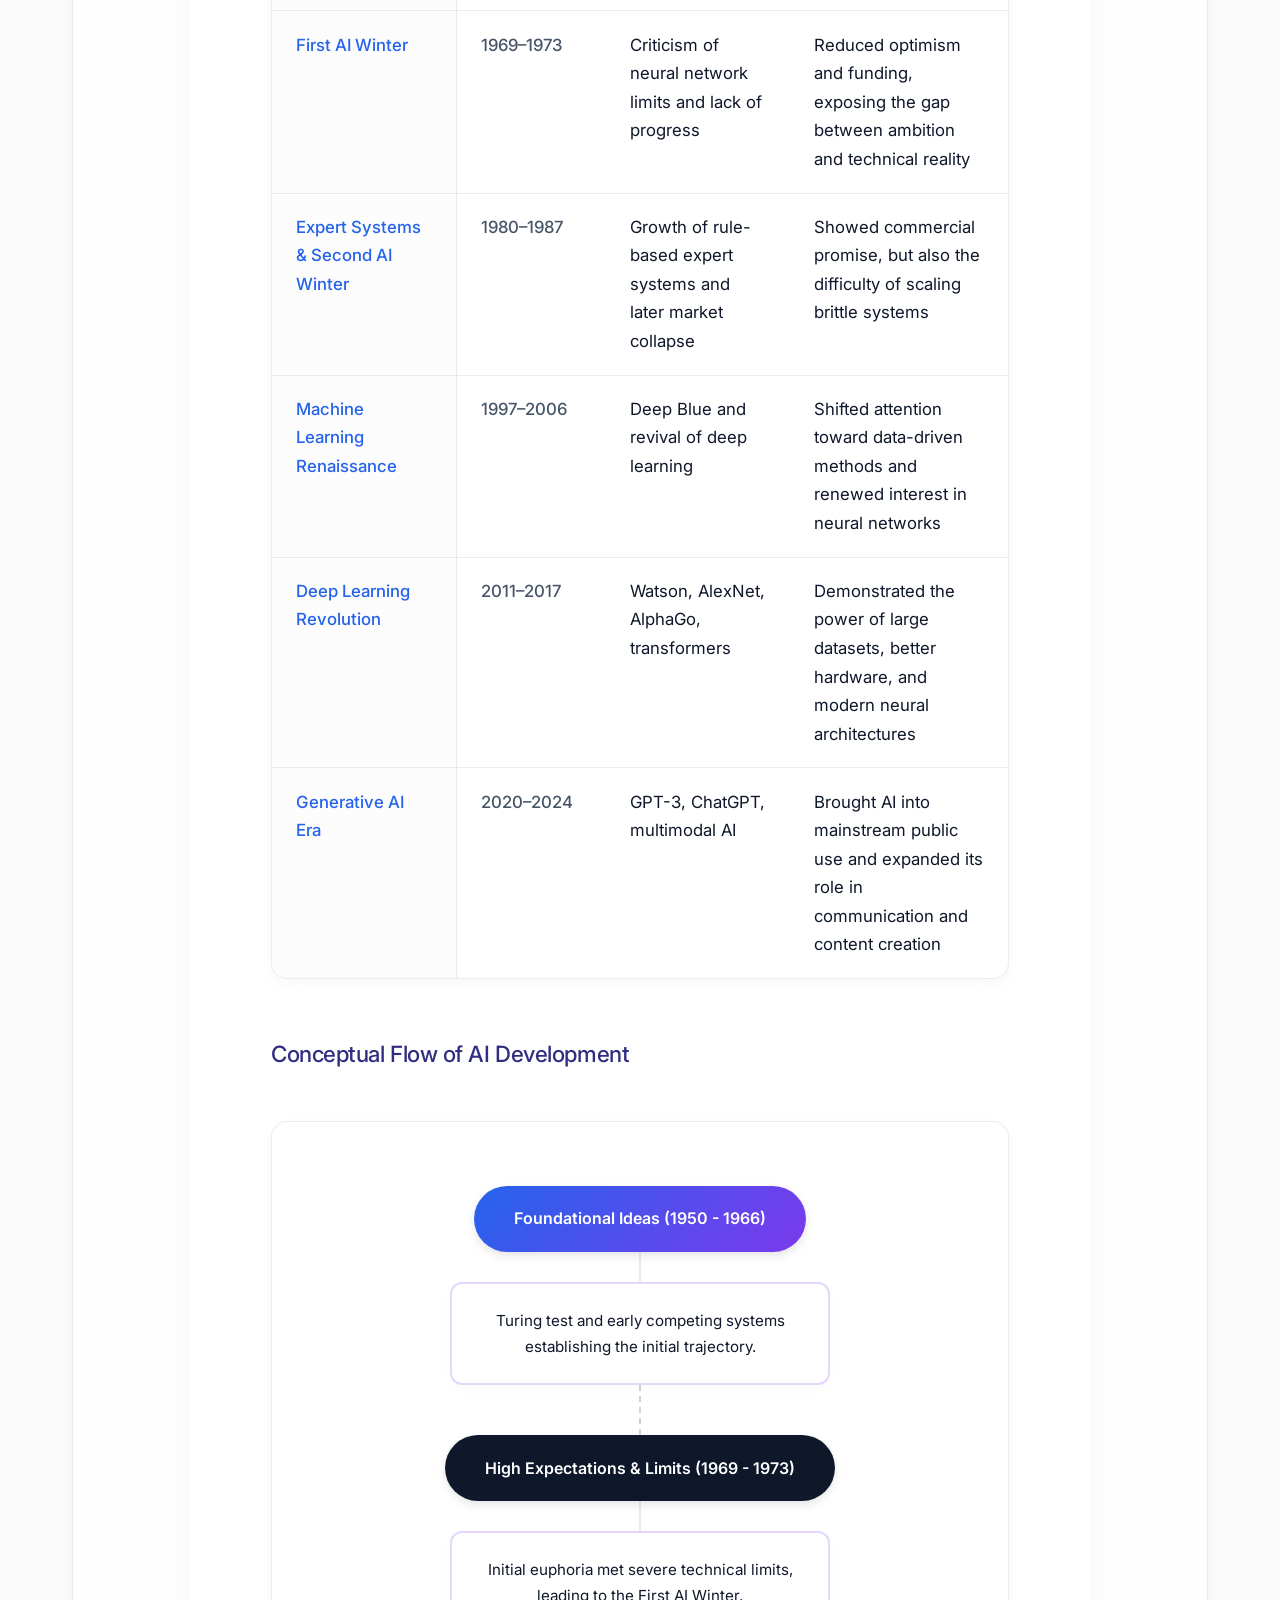
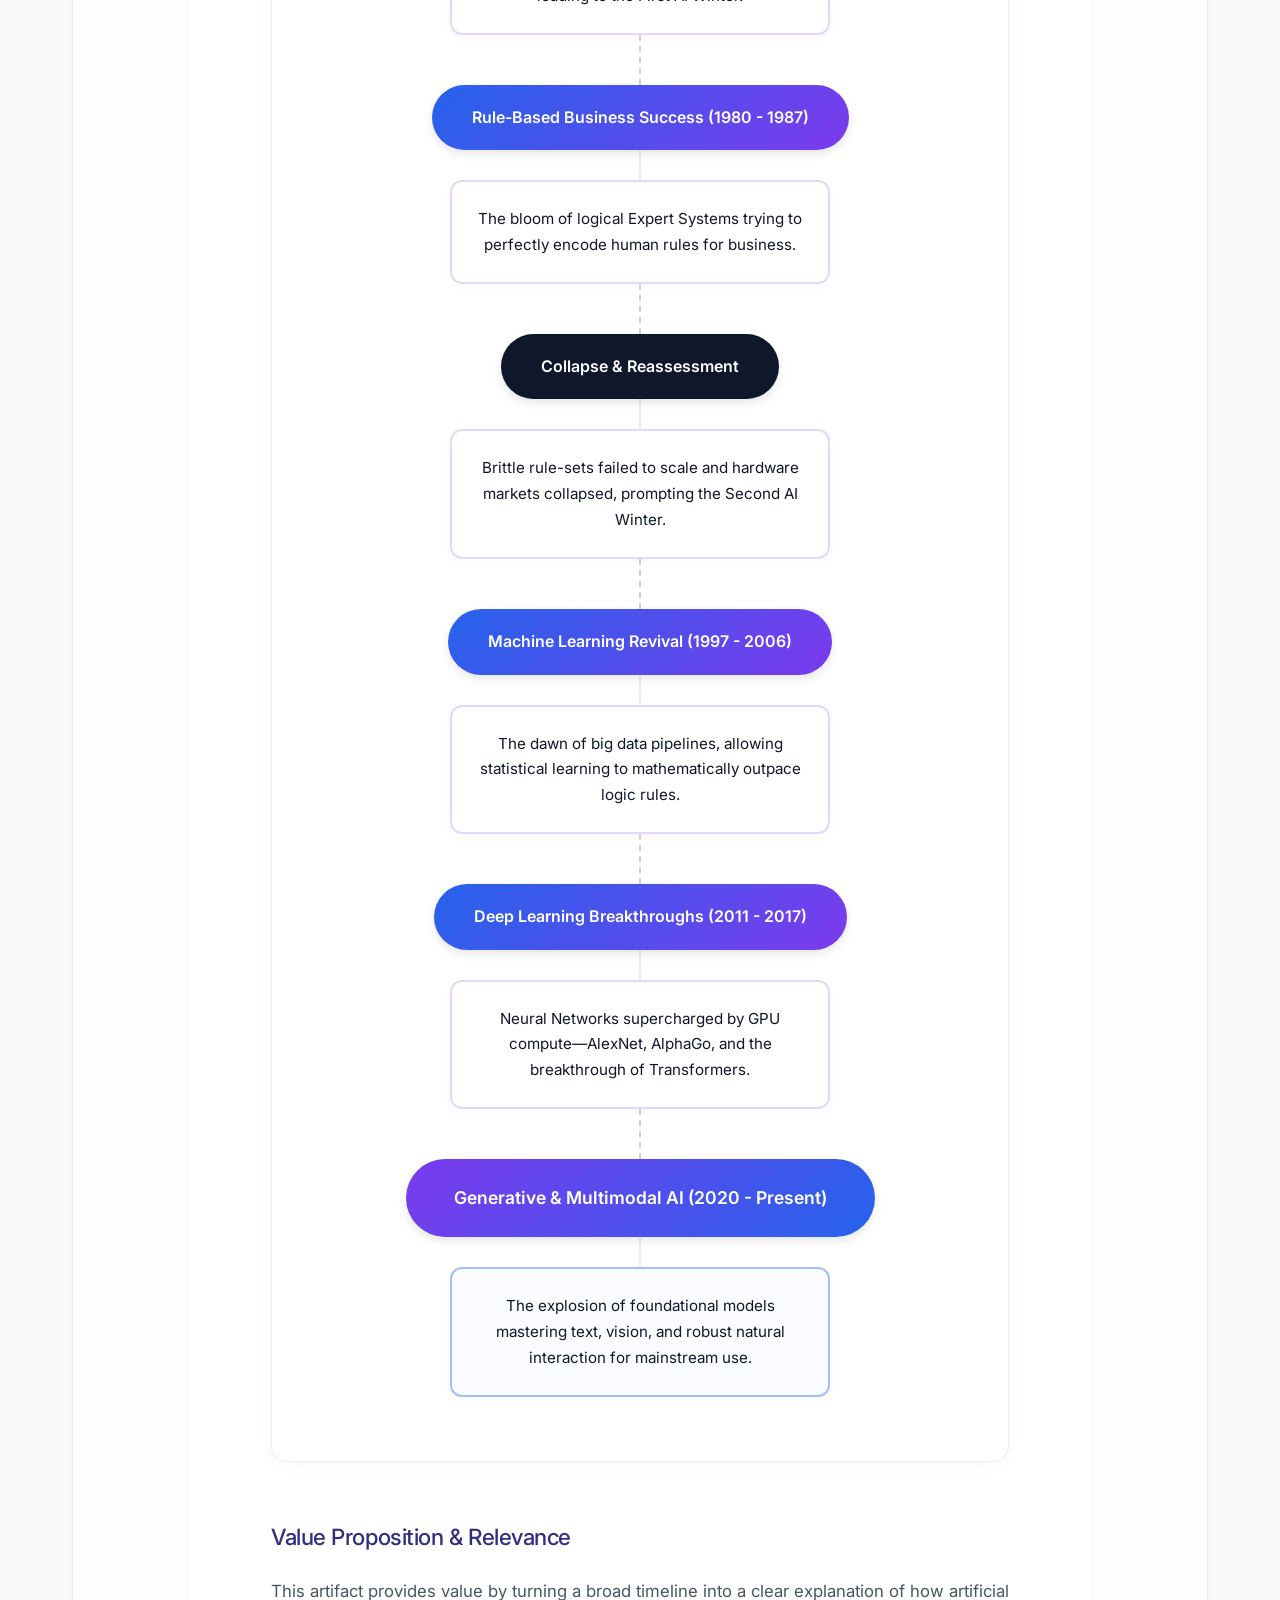
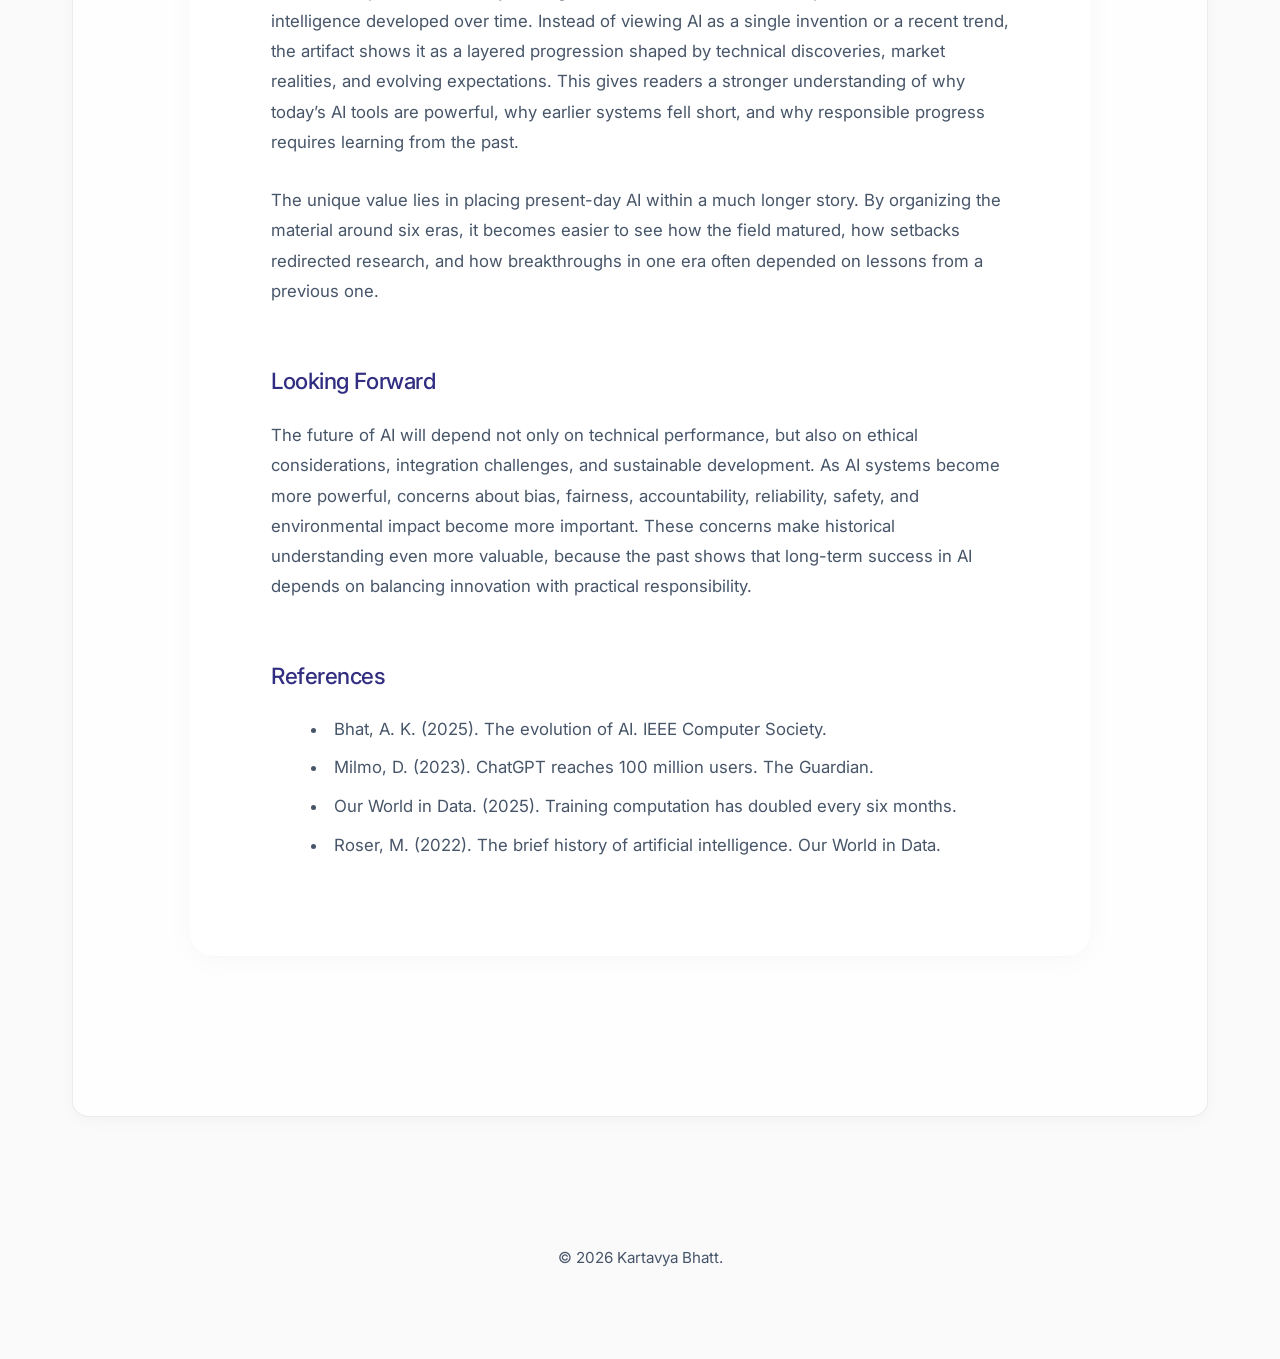
==== commit 0868df5c: "Artifact 3" ====
--- a/artifact-ai-timeline.html
+++ b/artifact-ai-timeline.html
@@ -1,9 +1,10 @@
 <!DOCTYPE html>
 <html lang="en">
+
 <head>
     <meta charset="UTF-8">
     <meta name="viewport" content="width=device-width, initial-scale=1.0">
-    <title>Evolution of AI - Kartavya Bhatt</title>
+    <title>The Six Eras of AI - Kartavya Bhatt</title>
     <link href="https://fonts.googleapis.com/css2?family=Inter:wght@400;500;600;700;800&display=swap" rel="stylesheet">
     <link rel="stylesheet" href="style.css">
     <style>
@@ -16,13 +17,18 @@
             position: relative;
             box-shadow: var(--shadow-glow);
         }
+
         .hero-banner::after {
             content: '';
             position: absolute;
-            top: 0; left: 0; width: 100%; height: 100%;
+            top: 0;
+            left: 0;
+            width: 100%;
+            height: 100%;
             background: linear-gradient(to bottom, rgba(15, 23, 42, 0.2), rgba(15, 23, 42, 0.9));
             border-radius: var(--radius-md);
         }
+
         .hero-banner-content {
             position: absolute;
             bottom: 3rem;
@@ -31,12 +37,15 @@
             color: #fff;
             max-width: 800px;
         }
+
         .hero-banner-content h1 {
             color: #fff;
-            font-size: clamp(2.5rem, 5vw, 3.5rem);
+            font-size: clamp(1.8rem, 4vw, 3rem);
             margin-bottom: 0.5rem;
-            line-height: 1.1;
-        }
+            line-height: 1.15;
+            font-weight: 500;
+        }
+
         .hero-banner-content p {
             color: rgba(255, 255, 255, 0.9);
             font-size: 1.25rem;
@@ -50,6 +59,7 @@
             margin-bottom: 2rem;
             list-style-position: inside;
         }
+
         .article-body ul li {
             margin-bottom: 0.75rem;
             font-size: 1.05rem;
@@ -57,6 +67,7 @@
             color: var(--color-text-muted);
             padding-left: 0.5rem;
         }
+
         .article-body ul li strong {
             color: var(--color-text);
         }
@@ -73,12 +84,15 @@
             box-shadow: var(--shadow-glow);
             -webkit-overflow-scrolling: touch;
         }
+
         .comparison-table {
             width: 100%;
             border-collapse: collapse;
             min-width: 700px;
         }
-        .comparison-table th, .comparison-table td {
+
+        .comparison-table th,
+        .comparison-table td {
             padding: 1.2rem 1.5rem;
             text-align: left;
             border-bottom: 1px solid var(--color-border);
@@ -86,13 +100,15 @@
             vertical-align: top;
             min-width: 150px;
         }
+
         .comparison-table th {
-            background: rgba(15, 23, 42, 0.03);
-            font-weight: 700;
+            background: rgba(15, 23, 42, 0.02);
+            font-weight: 500;
             color: var(--color-text);
         }
+
         .comparison-table td:first-child {
-            font-weight: 600;
+            font-weight: 500;
             color: var(--color-text);
             background: rgba(15, 23, 42, 0.01);
             border-right: 1px solid var(--color-border);
@@ -100,102 +116,20 @@
             min-width: 180px;
             color: #2563EB;
         }
+
         .comparison-table td:nth-child(2) {
-            font-weight: 600;
+            font-weight: 500;
             width: 15%;
             min-width: 120px;
             color: var(--color-text-muted);
         }
-        .comparison-table tr:last-child th, .comparison-table tr:last-child td {
+
+        .comparison-table tr:last-child th,
+        .comparison-table tr:last-child td {
             border-bottom: none;
         }
 
-        /* Vertical Timeline CSS */
-        .vertical-timeline {
-            position: relative;
-            max-width: 800px;
-            margin: 4rem auto;
-            padding: 2rem 0;
-        }
-        .vertical-timeline::before {
-            content: '';
-            position: absolute;
-            top: 0;
-            bottom: 0;
-            left: 50%;
-            width: 4px;
-            background: var(--gradient-primary);
-            transform: translateX(-50%);
-            border-radius: 2px;
-            box-shadow: 0 0 15px rgba(37, 99, 235, 0.3);
-        }
-        .timeline-item {
-            display: flex;
-            justify-content: space-between;
-            align-items: center;
-            width: 100%;
-            margin-bottom: 3rem;
-            position: relative;
-        }
-        .timeline-item:nth-child(even) {
-            flex-direction: row-reverse;
-        }
-        .timeline-content {
-            width: 45%;
-            padding: 2rem;
-            background: var(--color-surface);
-            border: 1px solid var(--color-border);
-            border-radius: var(--radius-md);
-            box-shadow: var(--shadow-glow);
-            position: relative;
-            z-index: 2;
-        }
-        .timeline-item:nth-child(odd) .timeline-content {
-            text-align: right;
-        }
-        .timeline-content h3 {
-            margin-bottom: 0.5rem;
-            color: var(--color-text);
-            font-size: 1.3rem;
-        }
-        .timeline-content p {
-            margin: 0;
-            font-size: 1rem;
-            color: var(--color-text-muted);
-        }
-        .timeline-dot {
-            position: absolute;
-            left: 50%;
-            top: 50%;
-            transform: translate(-50%, -50%);
-            width: 24px;
-            height: 24px;
-            background: #fff;
-            border: 4px solid #2563EB;
-            border-radius: 50%;
-            z-index: 3;
-            box-shadow: 0 0 15px rgba(37, 99, 235, 0.4);
-        }
-        @media (max-width: 768px) {
-            .vertical-timeline::before {
-                left: 20px;
-            }
-            .timeline-item, .timeline-item:nth-child(even) {
-                flex-direction: column;
-                align-items: flex-start;
-                padding-left: 60px;
-                margin-bottom: 2rem;
-            }
-            .timeline-content {
-                width: 100%;
-                text-align: left !important;
-                padding: 1.5rem;
-            }
-            .timeline-dot {
-                left: 20px;
-            }
-        }
-        
+
         .diagram-container {
             margin: 4rem 0;
             text-align: center;
@@ -205,6 +139,7 @@
             border-radius: var(--radius-md);
             box-shadow: var(--shadow-glow);
         }
+
         .diagram-container img {
             max-width: 100%;
             height: auto;
@@ -212,9 +147,10 @@
         }
     </style>
 </head>
+
 <body>
     <div class="aurora-bg"></div>
-    
+
     <header class="site-header fade-up">
         <div class="container">
             <nav class="header-nav">
@@ -230,32 +166,47 @@
 
     <main class="container fade-up delay-1">
         <a href="index.html#artifacts" class="back-btn">&larr; Back to Portfolio</a>
-        
+
         <div class="detail-content" style="padding-top: 2rem;">
-            
+
             <div class="hero-banner">
                 <div class="hero-banner-content">
-                    <span class="meta-tag" style="background: rgba(255,255,255,0.2); backdrop-filter: blur(10px); box-shadow: none;">Historical Overview</span>
-                    <h1>The Evolution of Artificial Intelligence</h1>
-                    <p>A Historical Journey from Foundations to Generative AI</p>
+                    <span class="meta-tag"
+                        style="background: rgba(255,255,255,0.2); backdrop-filter: blur(10px); box-shadow: none;">Historical Evolution</span>
+                    <h1>The Six Eras of AI: From Logic to Generative Mastery</h1>
+                    <p>A Historical Journey Through the Six Algorithmic Eras</p>
                 </div>
             </div>
 
             <div class="article-body">
                 <h2>Introduction</h2>
-                <p>Artificial intelligence has evolved through a series of breakthroughs, setbacks, and renewed advances rather than through steady, uninterrupted progress. This artifact presents this development as six major eras, beginning with foundational ideas in the mid-twentieth century and extending to the rise of generative AI in the 2020s.</p>
-                <p>That structure is important because it shows that modern AI did not emerge suddenly. It is the result of decades of experimentation, changing research methods, improved computing power, and repeated lessons learned from earlier limitations. The central idea of this artifact is that AI history is best understood as a cycle of innovation, disappointment, recovery, and transformation.</p>
+                <p>Artificial intelligence has evolved through a series of breakthroughs, setbacks, and renewed advances
+                    rather than through steady, uninterrupted progress. This artifact presents this development as six
+                    major eras, beginning with foundational ideas in the mid-twentieth century and extending to the rise
+                    of generative AI in the 2020s.</p>
+                <p>That structure is important because it shows that modern AI did not emerge suddenly. It is the result
+                    of decades of experimentation, changing research methods, improved computing power, and repeated
+                    lessons learned from earlier limitations. The central idea of this artifact is that AI history is
+                    best understood as a cycle of innovation, disappointment, recovery, and transformation.</p>
 
                 <h2>Description</h2>
-                <p>This timeline stretches from 1950 to 2024 across six distinct eras. Each era reflects changes in research priorities, computing power, funding, and public expectations. It emphasizes that AI progress has not been linear. Instead, major breakthroughs were often followed by periods of slowdown known as AI winters.</p>
-                <p>The six-era model helps explain how today’s generative AI systems emerged from earlier work in symbolic reasoning, neural networks, expert systems, machine learning, and deep learning.</p>
+                <p>This timeline stretches from 1950 to 2024 across six distinct eras. Each era reflects changes in
+                    research priorities, computing power, funding, and public expectations. It emphasizes that AI
+                    progress has not been linear. Instead, major breakthroughs were often followed by periods of
+                    slowdown known as AI winters.</p>
+                <p>The six-era model helps explain how today’s generative AI systems emerged from earlier work in
+                    symbolic reasoning, neural networks, expert systems, machine learning, and deep learning.</p>
 
                 <h2>Objective</h2>
-                <p>The objective of this artifact is to explain the six major eras of AI development and show how each stage contributed to the rise of modern artificial intelligence. It is designed to help readers understand the historical path of AI, the reasons for its periods of growth and decline, and the significance of the current generative AI era.</p>
-
-                <h2>Original Diagram</h2>
+                <p>The objective of this artifact is to explain the six major eras of AI development and show how each
+                    stage contributed to the rise of modern artificial intelligence. It is designed to help readers
+                    understand the historical path of AI, the reasons for its periods of growth and decline, and the
+                    significance of the current generative AI era.</p>
+
+                <h2>Timeline Diagram</h2>
                 <div class="diagram-container">
-                    <img src="assets/images/ai_timeline_diagram.png" alt="Excalidraw Diagram of AI Timeline" loading="lazy">
+                    <img src="assets/images/ai_timeline_diagram.png" alt="Excalidraw Diagram of AI Timeline"
+                        loading="lazy">
                 </div>
 
                 <h2>Process & Tools</h2>
@@ -263,9 +214,12 @@
                 <ul>
                     <li>Identify the main historical section in the presentation.</li>
                     <li>Review the six eras and the major milestones attached to each one.</li>
-                    <li>Extract the recurring themes across the timeline, including shifts in methods, computing power, and funding.</li>
-                    <li>Organize the material into a clear narrative that explains not only what happened, but why each stage mattered.</li>
-                    <li>Summarize the historical progression in a concise table and flow structure to make the artifact easier to read.</li>
+                    <li>Extract the recurring themes across the timeline, including shifts in methods, computing power,
+                        and funding.</li>
+                    <li>Organize the material into a clear narrative that explains not only what happened, but why each
+                        stage mattered.</li>
+                    <li>Summarize the historical progression in a concise table and flow structure to make the artifact
+                        easier to read.</li>
                 </ul>
 
                 <h2>Summary of the Six Major Eras</h2>
@@ -284,13 +238,15 @@
                                 <td>Foundations</td>
                                 <td>1950–1966</td>
                                 <td>Turing Test, Dartmouth Conference, perceptron, ELIZA</td>
-                                <td>Established AI as a research field and introduced the earliest competing approaches</td>
+                                <td>Established AI as a research field and introduced the earliest competing approaches
+                                </td>
                             </tr>
                             <tr>
                                 <td>First AI Winter</td>
                                 <td>1969–1973</td>
                                 <td>Criticism of neural network limits and lack of progress</td>
-                                <td>Reduced optimism and funding, exposing the gap between ambition and technical reality</td>
+                                <td>Reduced optimism and funding, exposing the gap between ambition and technical
+                                    reality</td>
                             </tr>
                             <tr>
                                 <td>Expert Systems &amp; Second AI Winter</td>
@@ -302,98 +258,106 @@
                                 <td>Machine Learning Renaissance</td>
                                 <td>1997–2006</td>
                                 <td>Deep Blue and revival of deep learning</td>
-                                <td>Shifted attention toward data-driven methods and renewed interest in neural networks</td>
+                                <td>Shifted attention toward data-driven methods and renewed interest in neural networks
+                                </td>
                             </tr>
                             <tr>
                                 <td>Deep Learning Revolution</td>
                                 <td>2011–2017</td>
                                 <td>Watson, AlexNet, AlphaGo, transformers</td>
-                                <td>Demonstrated the power of large datasets, better hardware, and modern neural architectures</td>
+                                <td>Demonstrated the power of large datasets, better hardware, and modern neural
+                                    architectures</td>
                             </tr>
                             <tr>
                                 <td>Generative AI Era</td>
                                 <td>2020–2024</td>
                                 <td>GPT-3, ChatGPT, multimodal AI</td>
-                                <td>Brought AI into mainstream public use and expanded its role in communication and content creation</td>
+                                <td>Brought AI into mainstream public use and expanded its role in communication and
+                                    content creation</td>
                             </tr>
                         </tbody>
                     </table>
                 </div>
 
                 <h2>Conceptual Flow of AI Development</h2>
-                <div class="vertical-timeline">
-                    
-                    <div class="timeline-item">
-                        <div class="timeline-dot"></div>
-                        <div class="timeline-content">
-                            <h3>Foundational Ideas</h3>
-                            <p>Turing test and early competing systems establishing the initial trajectory.</p>
-                        </div>
-                    </div>
-                    
-                    <div class="timeline-item">
-                        <div class="timeline-dot"></div>
-                        <div class="timeline-content">
-                            <h3>High Expectations & Limits</h3>
-                            <p>Initial euphoria met severe technical limits, leading to the First AI Winter.</p>
-                        </div>
-                    </div>
-
-                    <div class="timeline-item">
-                        <div class="timeline-dot"></div>
-                        <div class="timeline-content">
-                            <h3>Rule-Based Business Success</h3>
-                            <p>The bloom of logical Expert Systems trying to perfectly encode human rules.</p>
-                        </div>
-                    </div>
-
-                    <div class="timeline-item">
-                        <div class="timeline-dot"></div>
-                        <div class="timeline-content">
-                            <h3>Collapse & Reassessment</h3>
-                            <p>Brittle rule-sets failed to scale, prompting the Second AI Winter crash.</p>
-                        </div>
-                    </div>
-
-                    <div class="timeline-item">
-                        <div class="timeline-dot"></div>
-                        <div class="timeline-content">
-                            <h3>Machine Learning Revival</h3>
-                            <p>The dawn of big data pipelines, allowing statistical learning to outpace rules.</p>
-                        </div>
-                    </div>
-
-                    <div class="timeline-item">
-                        <div class="timeline-dot"></div>
-                        <div class="timeline-content">
-                            <h3>Deep Learning Breakthroughs</h3>
-                            <p>Neural Networks supercharged by GPU compute—AlexNet, AlphaGo, and early Transformers.</p>
-                        </div>
-                    </div>
-
-                    <div class="timeline-item">
-                        <div class="timeline-dot"></div>
-                        <div class="timeline-content">
-                            <h3>Generative & Multimodal AI</h3>
-                            <p>The explosion of foundational models mastering text, vision, and natural interaction.</p>
-                        </div>
-                    </div>
-
+                <div class="decision-flow-wrapper" style="padding: 4rem 2rem;">
+                    
+                    <div class="flow-pill">Foundational Ideas (1950 - 1966)</div>
+                    <div class="flow-vertical-stem"></div>
+                    <div class="flow-pill-secondary">Turing test and early competing systems establishing the initial trajectory.</div>
+                    
+                    <div class="flow-vertical-stem" style="height: 50px; background: transparent; border-left: 2px dashed rgba(15, 23, 42, 0.2);"></div>
+                    
+                    <div class="flow-pill" style="background: var(--color-text);">High Expectations & Limits (1969 - 1973)</div>
+                    <div class="flow-vertical-stem"></div>
+                    <div class="flow-pill-secondary">Initial euphoria met severe technical limits, leading to the First AI Winter.</div>
+
+                    <div class="flow-vertical-stem" style="height: 50px; background: transparent; border-left: 2px dashed rgba(15, 23, 42, 0.2);"></div>
+
+                    <div class="flow-pill">Rule-Based Business Success (1980 - 1987)</div>
+                    <div class="flow-vertical-stem"></div>
+                    <div class="flow-pill-secondary">The bloom of logical Expert Systems trying to perfectly encode human rules for business.</div>
+
+                    <div class="flow-vertical-stem" style="height: 50px; background: transparent; border-left: 2px dashed rgba(15, 23, 42, 0.2);"></div>
+                    
+                    <div class="flow-pill" style="background: var(--color-text);">Collapse & Reassessment</div>
+                    <div class="flow-vertical-stem"></div>
+                    <div class="flow-pill-secondary">Brittle rule-sets failed to scale and hardware markets collapsed, prompting the Second AI Winter.</div>
+
+                    <div class="flow-vertical-stem" style="height: 50px; background: transparent; border-left: 2px dashed rgba(15, 23, 42, 0.2);"></div>
+                    
+                    <div class="flow-pill">Machine Learning Revival (1997 - 2006)</div>
+                    <div class="flow-vertical-stem"></div>
+                    <div class="flow-pill-secondary">The dawn of big data pipelines, allowing statistical learning to mathematically outpace logic rules.</div>
+
+                    <div class="flow-vertical-stem" style="height: 50px; background: transparent; border-left: 2px dashed rgba(15, 23, 42, 0.2);"></div>
+                    
+                    <div class="flow-pill">Deep Learning Breakthroughs (2011 - 2017)</div>
+                    <div class="flow-vertical-stem"></div>
+                    <div class="flow-pill-secondary">Neural Networks supercharged by GPU compute—AlexNet, AlphaGo, and the breakthrough of Transformers.</div>
+
+                    <div class="flow-vertical-stem" style="height: 50px; background: transparent; border-left: 2px dashed rgba(15, 23, 42, 0.2);"></div>
+                    
+                    <div class="flow-pill" style="background: linear-gradient(135deg, #7C3AED 0%, #2563EB 100%); font-size: 1.1rem; padding: 1.5rem 3rem;">Generative & Multimodal AI (2020 - Present)</div>
+                    <div class="flow-vertical-stem"></div>
+                    <div class="flow-pill-secondary" style="border-color: rgba(37, 99, 235, 0.4); background: rgba(37, 99, 235, 0.02)">The explosion of foundational models mastering text, vision, and robust natural interaction for mainstream use.</div>
+                    
                 </div>
 
                 <h2>Value Proposition & Relevance</h2>
-                <p>This artifact provides value by turning a broad timeline into a clear explanation of how artificial intelligence developed over time. Instead of viewing AI as a single invention or a recent trend, the artifact shows it as a layered progression shaped by technical discoveries, market realities, and evolving expectations. This gives readers a stronger understanding of why today’s AI tools are powerful, why earlier systems fell short, and why responsible progress requires learning from the past.</p>
-                <p>The unique value lies in placing present-day AI within a much longer story. By organizing the material around six eras, it becomes easier to see how the field matured, how setbacks redirected research, and how breakthroughs in one era often depended on lessons from a previous one.</p>
+                <p>This artifact provides value by turning a broad timeline into a clear explanation of how artificial
+                    intelligence developed over time. Instead of viewing AI as a single invention or a recent trend, the
+                    artifact shows it as a layered progression shaped by technical discoveries, market realities, and
+                    evolving expectations. This gives readers a stronger understanding of why today’s AI tools are
+                    powerful, why earlier systems fell short, and why responsible progress requires learning from the
+                    past.</p>
+                <p>The unique value lies in placing present-day AI within a much longer story. By organizing the
+                    material around six eras, it becomes easier to see how the field matured, how setbacks redirected
+                    research, and how breakthroughs in one era often depended on lessons from a previous one.</p>
 
                 <h2>Looking Forward</h2>
-                <p>The future of AI will depend not only on technical performance, but also on ethical considerations, integration challenges, and sustainable development. As AI systems become more powerful, concerns about bias, fairness, accountability, reliability, safety, and environmental impact become more important. These concerns make historical understanding even more valuable, because the past shows that long-term success in AI depends on balancing innovation with practical responsibility.</p>
+                <p>The future of AI will depend not only on technical performance, but also on ethical considerations,
+                    integration challenges, and sustainable development. As AI systems become more powerful, concerns
+                    about bias, fairness, accountability, reliability, safety, and environmental impact become more
+                    important. These concerns make historical understanding even more valuable, because the past shows
+                    that long-term success in AI depends on balancing innovation with practical responsibility.</p>
 
                 <h2>References</h2>
                 <ul style="list-style-type: disc; padding-left: 2rem; margin-top: 1rem;">
-                    <li><a href="https://www.computer.org/publications/tech-news/research/evolution-of-ai" target="_blank" rel="noopener noreferrer" style="color: inherit; text-decoration: none;">Bhat, A. K. (2025). The evolution of AI. IEEE Computer Society.</a></li>
-                    <li><a href="https://www.theguardian.com/technology/2023/feb/02/chatgpt-100-million-users-open-ai-fastest-growing-app" target="_blank" rel="noopener noreferrer" style="color: inherit; text-decoration: none;">Milmo, D. (2023). ChatGPT reaches 100 million users. The Guardian.</a></li>
-                    <li><a href="https://ourworldindata.org/data-insights/since-2010-the-training-computation-of-notable-ai-systems-has-doubled-every-six-months" target="_blank" rel="noopener noreferrer" style="color: inherit; text-decoration: none;">Our World in Data. (2025). Training computation has doubled every six months.</a></li>
-                    <li><a href="https://ourworldindata.org/brief-history-of-ai" target="_blank" rel="noopener noreferrer" style="color: inherit; text-decoration: none;">Roser, M. (2022). The brief history of artificial intelligence. Our World in Data.</a></li>
+                    <li><a href="https://www.computer.org/publications/tech-news/research/evolution-of-ai"
+                            target="_blank" rel="noopener noreferrer"
+                            style="color: inherit; text-decoration: none;">Bhat, A. K. (2025). The evolution of AI. IEEE
+                            Computer Society.</a></li>
+                    <li><a href="https://www.theguardian.com/technology/2023/feb/02/chatgpt-100-million-users-open-ai-fastest-growing-app"
+                            target="_blank" rel="noopener noreferrer"
+                            style="color: inherit; text-decoration: none;">Milmo, D. (2023). ChatGPT reaches 100 million
+                            users. The Guardian.</a></li>
+                    <li><a href="https://ourworldindata.org/data-insights/since-2010-the-training-computation-of-notable-ai-systems-has-doubled-every-six-months"
+                            target="_blank" rel="noopener noreferrer" style="color: inherit; text-decoration: none;">Our
+                            World in Data. (2025). Training computation has doubled every six months.</a></li>
+                    <li><a href="https://ourworldindata.org/brief-history-of-ai" target="_blank"
+                            rel="noopener noreferrer" style="color: inherit; text-decoration: none;">Roser, M. (2022).
+                            The brief history of artificial intelligence. Our World in Data.</a></li>
                 </ul>
             </div>
 
@@ -404,4 +368,5 @@
         <p>&copy; 2026 Kartavya Bhatt.</p>
     </footer>
 </body>
-</html>
+
+</html>
--- a/style.css
+++ b/style.css
@@ -83,13 +83,13 @@
 h4,
 .brand {
     font-family: 'Inter', sans-serif;
-    color: var(--color-text);
-    letter-spacing: -0.03em;
-    font-weight: 600; /* Sleek and elegant, not chonky */
+    color: #312e81; /* Deep, elegant indigo */
+    letter-spacing: -0.02em;
+    font-weight: 500; /* Much lighter, minimalist weight */
 }
 
 h1 {
-    font-size: clamp(2.5rem, 6vw, 4rem);
+    font-size: clamp(2rem, 5vw, 3.5rem);
     line-height: 1.1;
     margin-bottom: 1.25rem;
 }
@@ -102,32 +102,19 @@
 }
 
 h2 {
-    font-size: 1.85rem;
+    font-size: 1.6rem;
     margin-bottom: 2.5rem;
-    padding-bottom: 0.5rem;
-    position: relative;
-}
-
-h2::after {
-    content: '';
-    position: absolute;
-    left: 0;
-    bottom: 0;
-    width: 48px;
-    height: 4px;
-    background: var(--gradient-primary);
-    border-radius: 2px;
 }
 
 h3 {
-    font-size: 1.25rem;
+    font-size: 1.15rem;
     margin-bottom: 0.75rem;
 }
 
 p {
     color: var(--color-text-muted);
     margin-bottom: 1.5rem;
-    font-size: 1.05rem;
+    font-size: 0.95rem;
 }
 
 a {
@@ -254,7 +241,7 @@
 }
 
 .banner-text h1 {
-    font-size: clamp(2.5rem, 5vw, 4.5rem);
+    font-size: clamp(2rem, 4.5vw, 3.5rem);
     line-height: 1.1;
     margin-bottom: 1rem;
     color: #fff;
@@ -262,7 +249,7 @@
 }
 
 .banner-text .subtitle {
-    font-size: 1.15rem;
+    font-size: 1.05rem;
     color: rgba(255, 255, 255, 0.65);
     line-height: 1.6;
 }
@@ -288,7 +275,7 @@
 
 .about-content p {
     color: var(--color-text-muted);
-    font-size: 1.15rem;
+    font-size: 1.05rem;
     line-height: 1.8;
     margin-bottom: 1.5rem;
 }
@@ -504,15 +491,22 @@
     display: inline-flex;
     align-items: center;
     gap: 0.5rem;
+    padding: 0.75rem 1.5rem;
     margin-bottom: 2.5rem;
-    color: var(--color-text-muted);
+    color: #312e81; /* Indigo */
     font-size: 0.95rem;
     font-weight: 600;
-    transition: transform var(--transition), color var(--transition);
+    background: rgba(255, 255, 255, 0.4);
+    backdrop-filter: blur(16px);
+    -webkit-backdrop-filter: blur(16px);
+    border: 1px solid rgba(255, 255, 255, 0.8);
+    border-radius: 50px;
+    box-shadow: 0 4px 15px rgba(0,0,0,0.02);
+    transition: all var(--transition);
 }
 
 .back-btn:hover {
-    color: var(--color-text);
+    background: rgba(255, 255, 255, 0.8);
     transform: translateX(-5px);
 }
 
@@ -587,28 +581,34 @@
 /* ----- Global Typography Formatting for Artifacts ----- */
 .article-body {
     max-width: 900px;
-    margin: 3rem auto 6rem auto;
-    background: #ffffff;
-    padding: 4rem 5rem;
+    margin: 2rem auto 6rem auto;
+    position: relative;
+    z-index: 10;
+    background: rgba(255, 255, 255, 0.5); /* Let aurora shine through */
+    backdrop-filter: blur(24px);
+    -webkit-backdrop-filter: blur(24px);
+    padding: 3rem 5rem 4rem 5rem;
     border-radius: 24px;
-    box-shadow: 0 4px 20px rgba(0,0,0,0.03), 0 1px 3px rgba(0,0,0,0.02);
-    border: 1px solid rgba(15, 23, 42, 0.05);
+    box-shadow: 0 4px 30px rgba(0,0,0,0.03), 0 1px 3px rgba(0,0,0,0.02);
+    border: 1px solid rgba(255, 255, 255, 0.7); /* Frosted glass rim */
 }
 @media (max-width: 768px) {
     .article-body { padding: 2.5rem 1.5rem; margin-top: 1rem; }
 }
 
 .article-body h2 {
-    font-size: 1.6rem;
-    color: var(--color-text);
-    font-weight: 600;
+    font-size: 1.4rem;
     margin: 3.5rem 0 1.25rem 0;
     padding: 0;
     border: none; /* Remove Word Document underline */
 }
 
+.article-body h2:first-of-type {
+    margin-top: 0;
+}
+
 .article-body p {
-    font-size: 1.15rem;
+    font-size: 1.05rem;
     line-height: 1.8;
     color: var(--color-text-muted);
     margin-bottom: 1.75rem;
@@ -622,7 +622,7 @@
 }
 .article-body ul li {
     margin-bottom: 0.75rem;
-    font-size: 1.05rem;
+    font-size: 0.95rem;
     line-height: 1.6;
     color: var(--color-text-muted);
     padding-left: 0.5rem;
@@ -645,9 +645,152 @@
     content: '';
     position: absolute;
     top: 0; left: 0; right: 0; bottom: 0;
-    background: rgba(250, 250, 251, 0.95);
-    backdrop-filter: blur(12px);
-    -webkit-backdrop-filter: blur(12px);
+    background: rgba(255, 255, 255, 0.3); /* Transparent frosted glass */
+    backdrop-filter: blur(16px);
+    -webkit-backdrop-filter: blur(16px);
+    border: 1px solid rgba(255, 255, 255, 0.5);
+    box-shadow: 0 4px 30px rgba(0, 0, 0, 0.05);
     z-index: -1;
     border-radius: var(--radius-md);
 }
+
+/* Robust CSS Tree Flowchart Styling */
+.decision-flow-wrapper {
+    background: var(--color-surface);
+    border: 1px solid var(--color-border);
+    border-radius: var(--radius-md);
+    padding: 3rem 2rem;
+    margin: 3rem 0;
+    display: flex;
+    flex-direction: column;
+    align-items: center;
+    box-shadow: var(--shadow-glow);
+    overflow-x: auto;
+    position: relative;
+}
+.flow-pill {
+    background: var(--gradient-primary);
+    color: white;
+    padding: 1.2rem 2.5rem;
+    border-radius: 50px;
+    font-weight: 600;
+    text-align: center;
+    box-shadow: 0 4px 10px rgba(0,0,0,0.1);
+    position: relative;
+    z-index: 2;
+    word-wrap: break-word;
+}
+.flow-vertical-stem {
+    width: 2px;
+    height: 30px;
+    background: var(--color-border);
+    margin: 0 auto;
+}
+
+.tree-level {
+    display: flex;
+    flex-direction: row !important;
+    justify-content: center;
+    align-items: flex-start;
+    width: 100%;
+    max-width: 1100px;
+    position: relative;
+    margin: 0 auto;
+}
+.tree-node {
+    display: flex;
+    flex-direction: column;
+    align-items: center;
+    flex: 1;
+    padding: 0 15px;
+    position: relative;
+}
+/* Top horizontal connector across siblings */
+.tree-node::before {
+    content: '';
+    position: absolute;
+    top: 0; left: 0; right: 0;
+    border-top: 2px solid var(--color-border);
+    z-index: 1;
+}
+/* Crop horizontal line for first and last child to create the bracket shape */
+.tree-level > .tree-node:first-child::before { left: 50%; }
+.tree-level > .tree-node:last-child::before { right: 50%; }
+/* Drop line from horizontal to the child box */
+.tree-node::after {
+    content: '';
+    position: absolute;
+    top: 0; left: 50%;
+    border-left: 2px solid var(--color-border);
+    height: 30px;
+    transform: translateX(-50%);
+    z-index: 1;
+}
+.tree-node-content {
+    margin-top: 30px; /* matches the height of ::after stem */
+    width: 100%;
+    display: flex;
+    flex-direction: column;
+    align-items: center;
+    z-index: 3;
+    position: relative;
+}
+
+/* Box styles */
+.flow-pill-secondary {
+    background: white;
+    color: var(--color-text);
+    border: 2px solid rgba(124, 58, 237, 0.2);
+    padding: 1.5rem;
+    border-radius: 12px;
+    font-size: 0.95rem;
+    text-align: center;
+    width: 100%;
+    max-width: 380px;
+    box-shadow: 0 4px 15px rgba(0,0,0,0.02);
+    margin-bottom: 0;
+}
+
+/* Results boxes */
+.flow-pill-result {
+    background: rgba(16, 185, 129, 0.1);
+    border: 2px solid #10B981;
+    color: #065F46;
+    padding: 1.2rem;
+    border-radius: 12px;
+    font-size: 0.95rem;
+    text-align: center;
+    width: 100%;
+    min-width: 140px;
+}
+.flow-pill-result.dl {
+    background: rgba(124, 58, 237, 0.1);
+    border-color: #7C3AED;
+    color: #4C1D95;
+}
+.flow-pill-result.gray {
+    background: var(--color-surface);
+    border-color: rgba(15, 23, 42, 0.15);
+    color: var(--color-text-muted);
+}
+
+/* Mobile overrides */
+@media (max-width: 768px) {
+    .tree-level { flex-direction: column !important; gap: 2rem; align-items: center; }
+    .tree-node { width: 100%; padding: 0; }
+    .tree-node::before { display: none; }
+    
+    .tree-node::after {
+        content: '';
+        display: block;
+        width: 2px;
+        height: 30px;
+        background: var(--color-border);
+        position: absolute;
+        top: -30px;
+        left: 50%;
+        margin-left: -1px;
+    }
+    .tree-level > .tree-node:first-child::after { display: none; }
+    .tree-node-content { margin-top: 0; }
+}
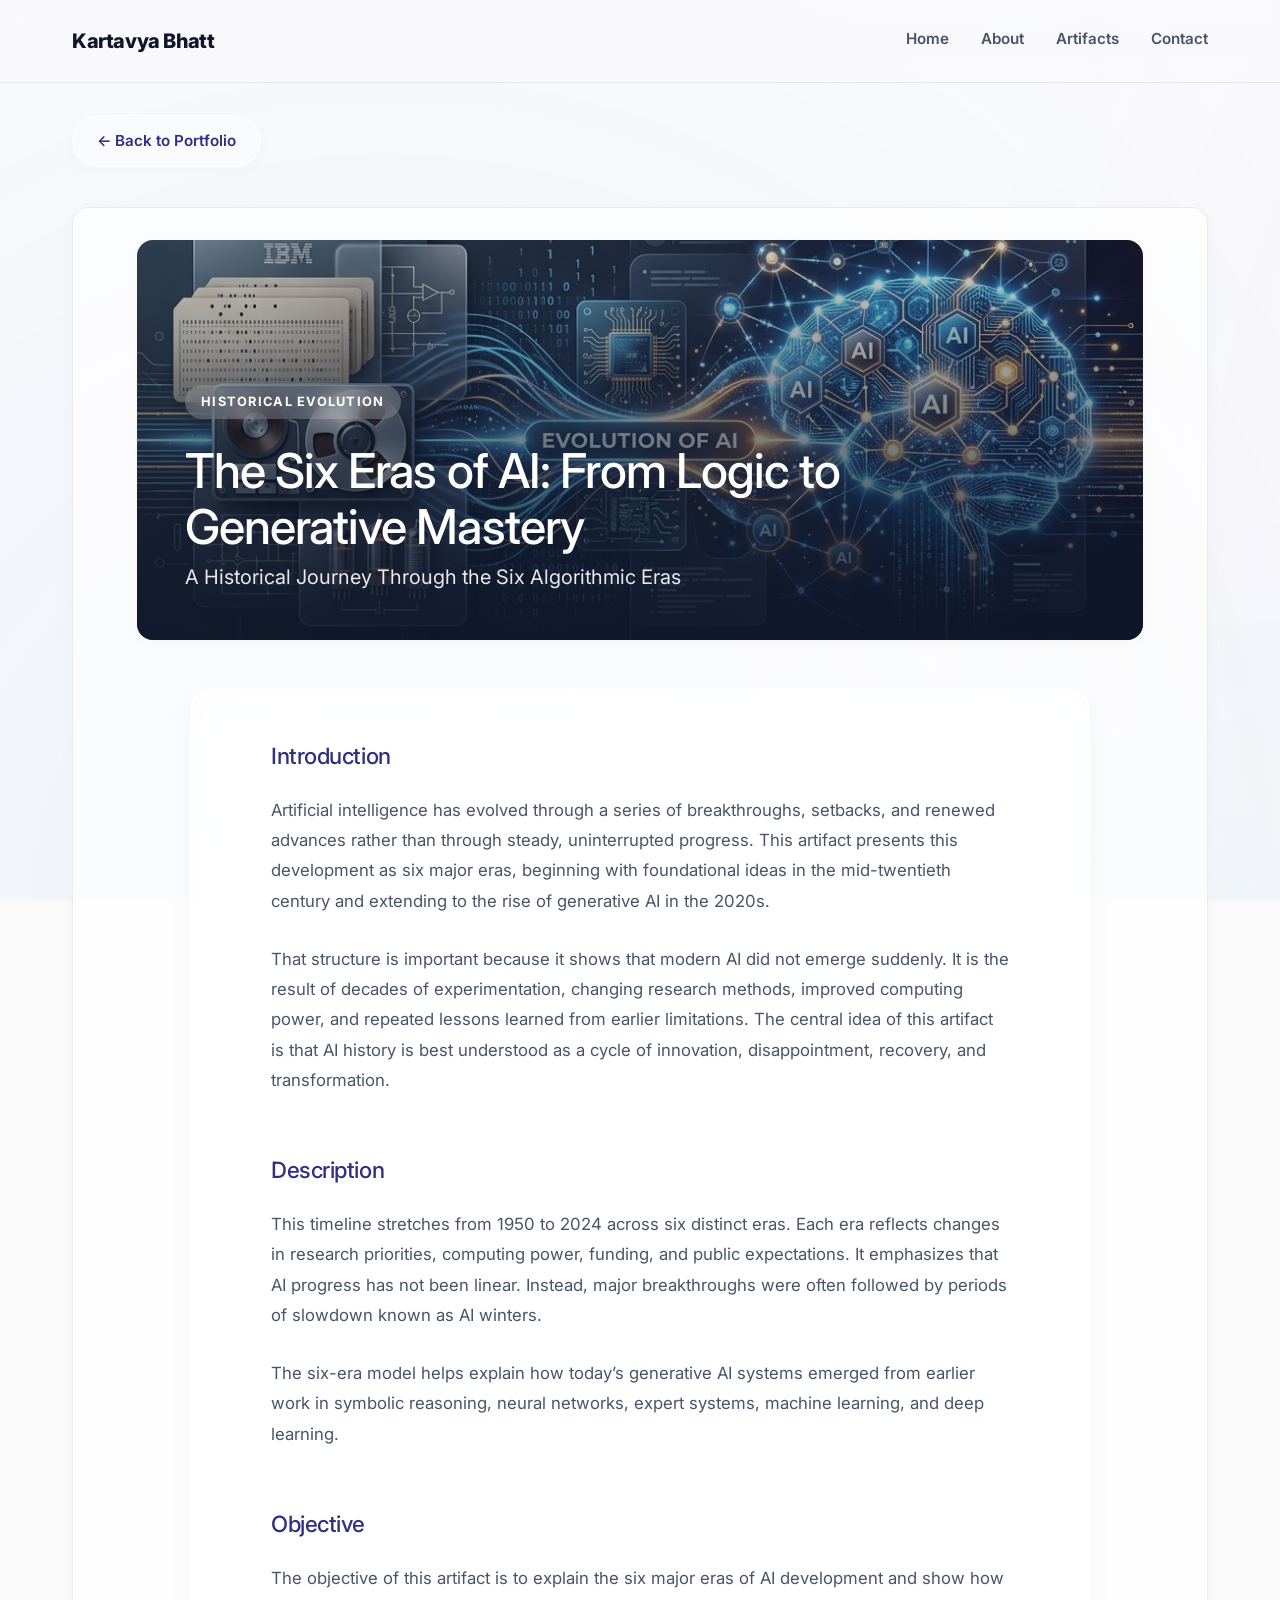
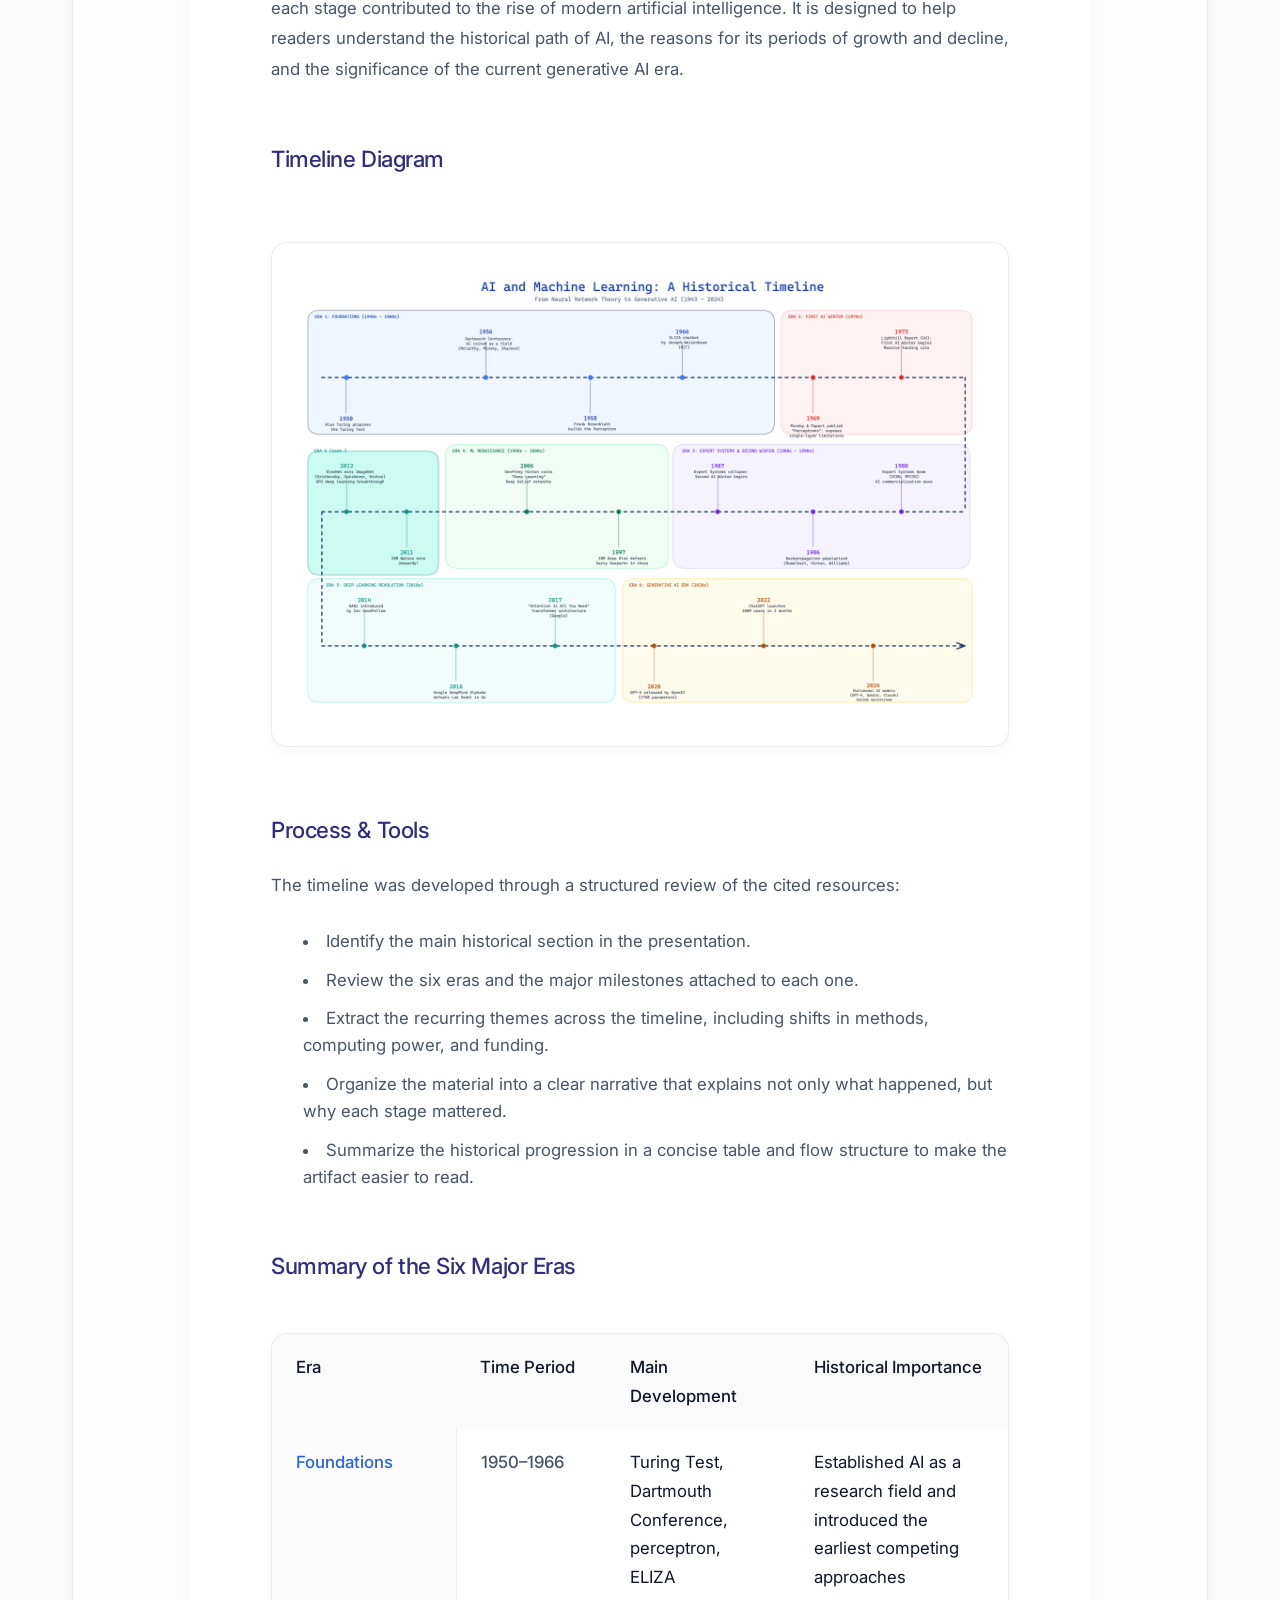
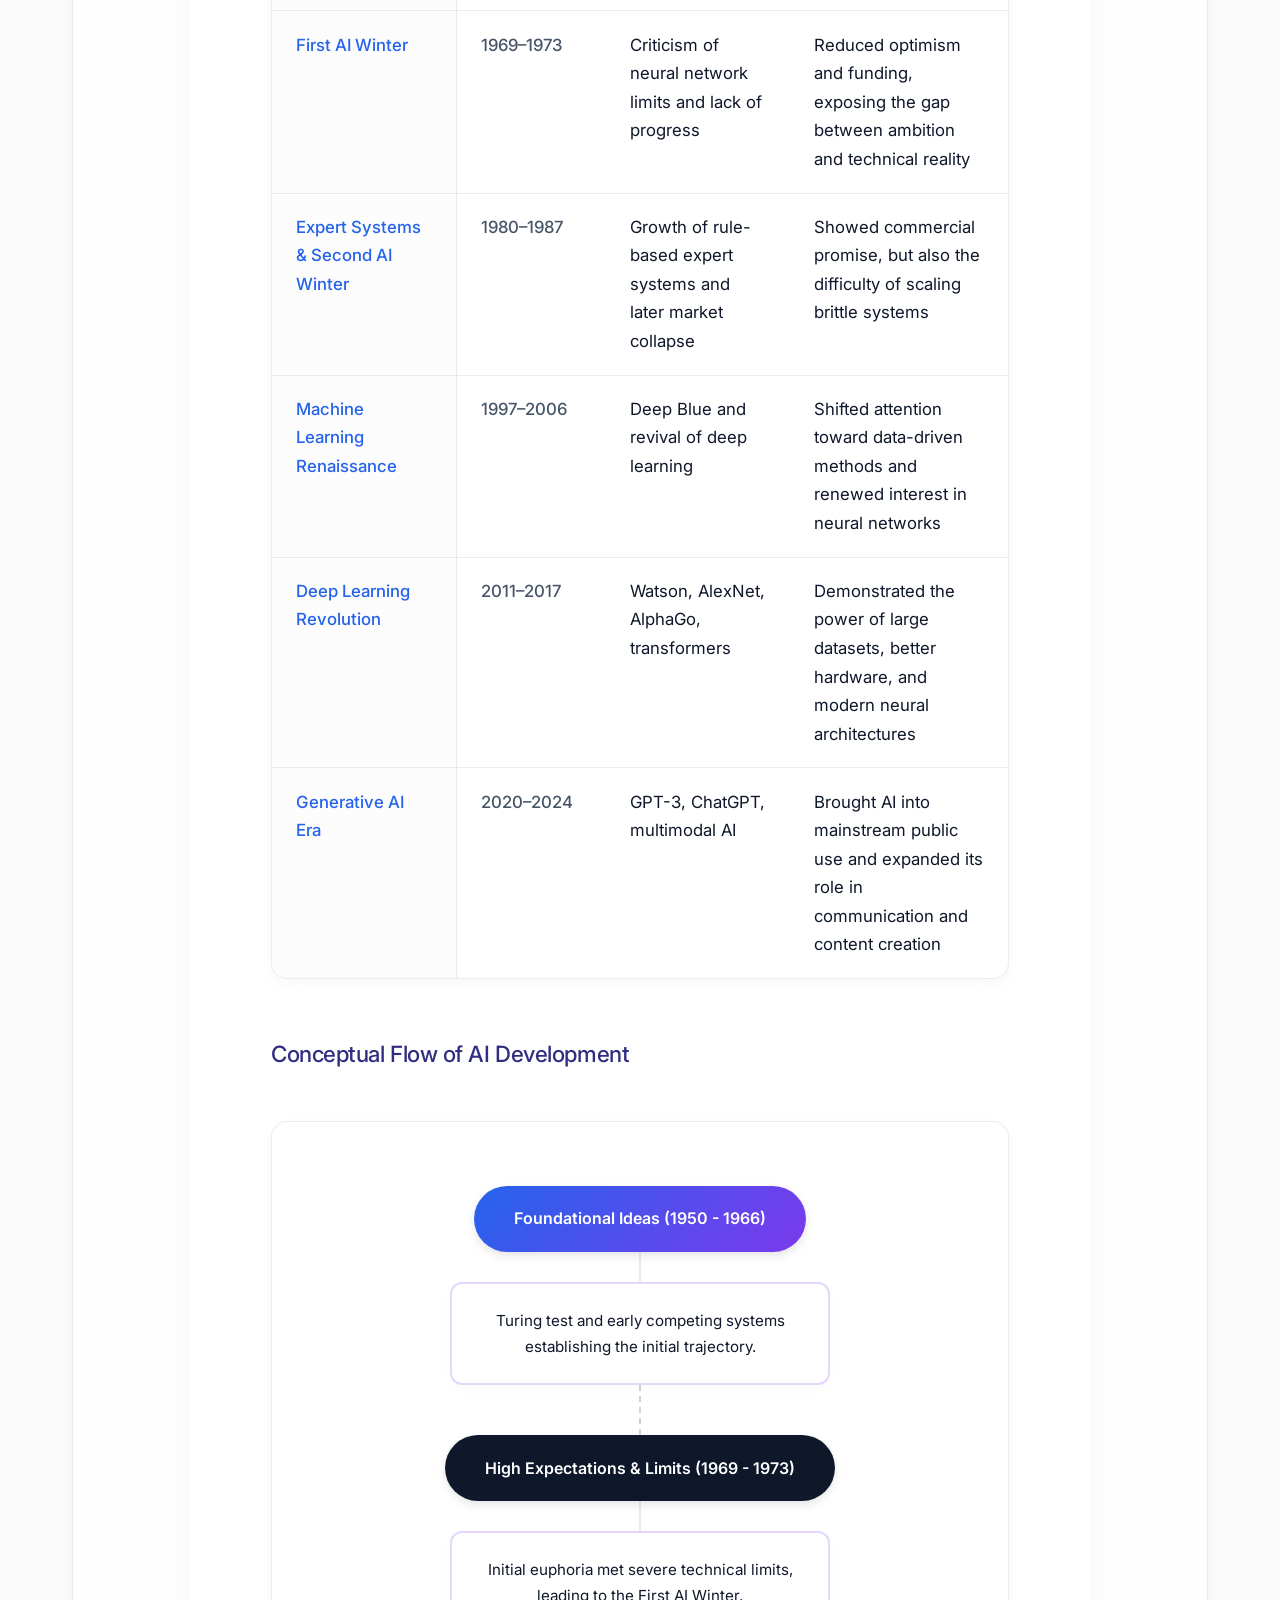
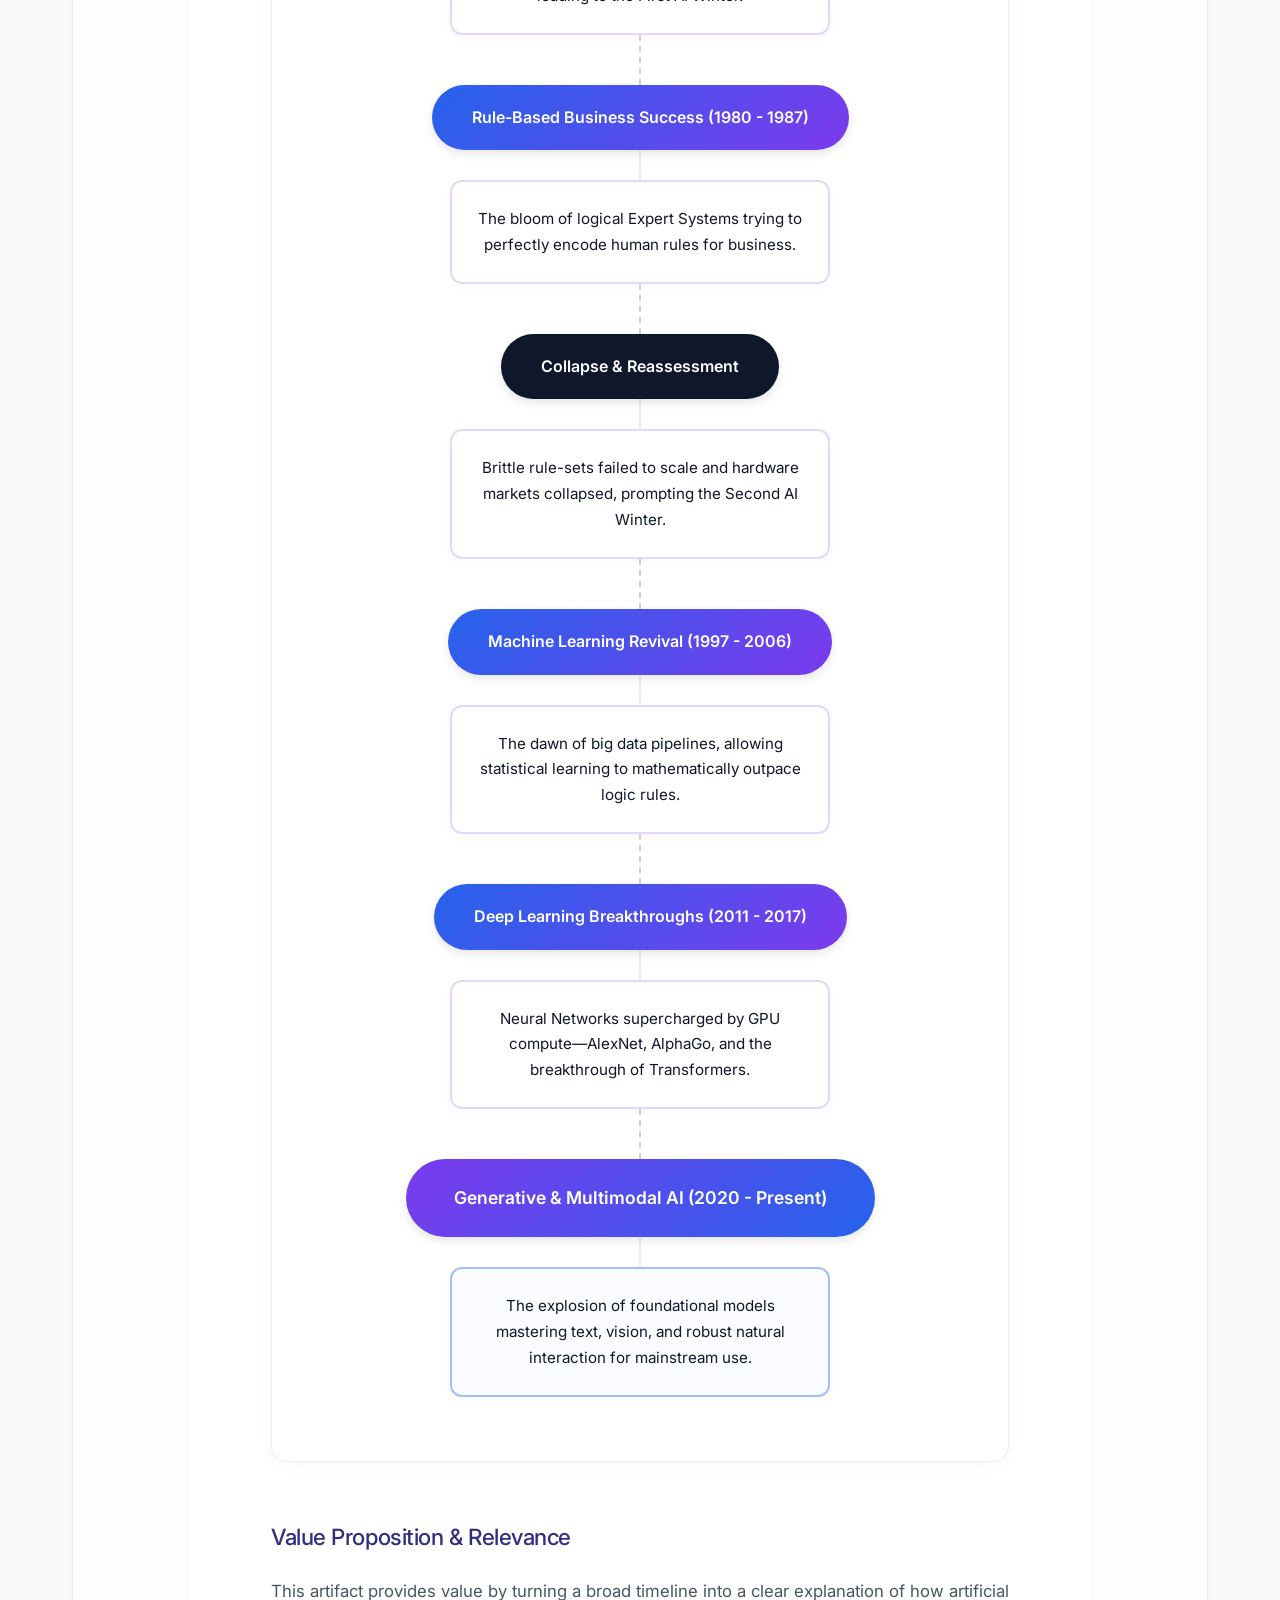
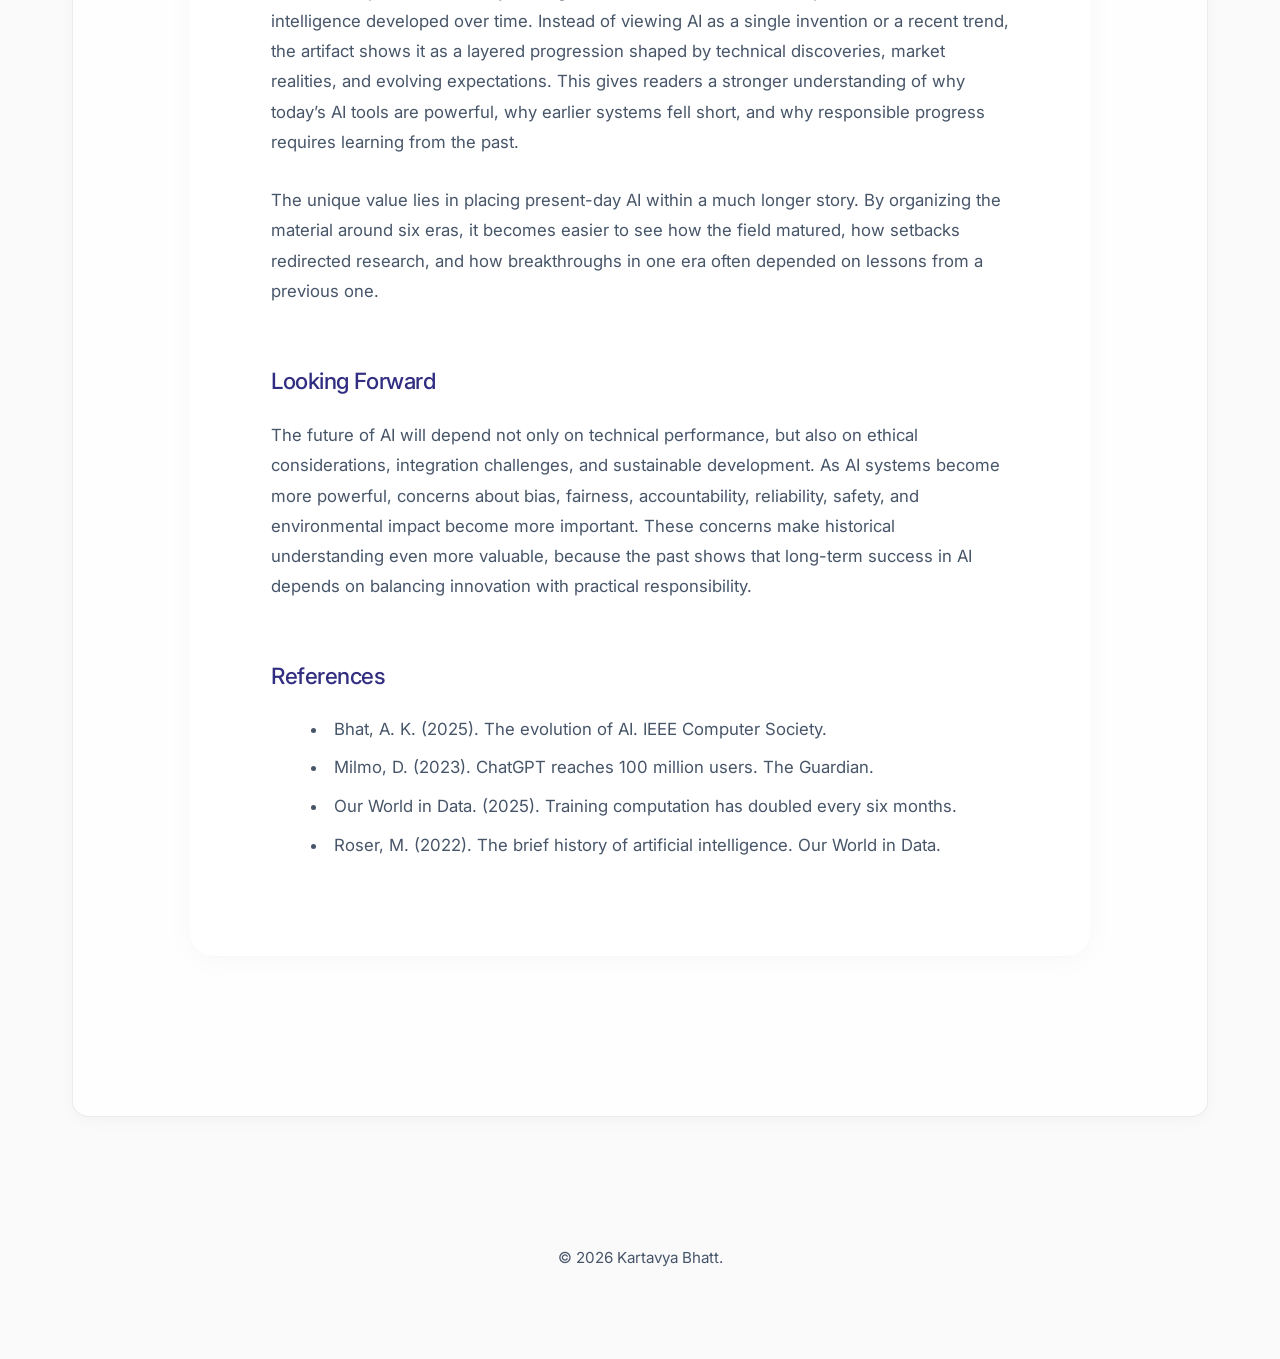
==== commit 0c9bd7f5: "Artifact 4" ====
--- a/artifact-ai-timeline.html
+++ b/artifact-ai-timeline.html
@@ -156,6 +156,7 @@
             <nav class="header-nav">
                 <a href="index.html" class="brand">Kartavya Bhatt</a>
                 <div class="nav-links">
+                    <a href="index.html#home" class="nav-link">Home</a>
                     <a href="index.html#about" class="nav-link">About</a>
                     <a href="index.html#artifacts" class="nav-link">Artifacts</a>
                     <a href="index.html#contact" class="nav-link">Contact</a>
